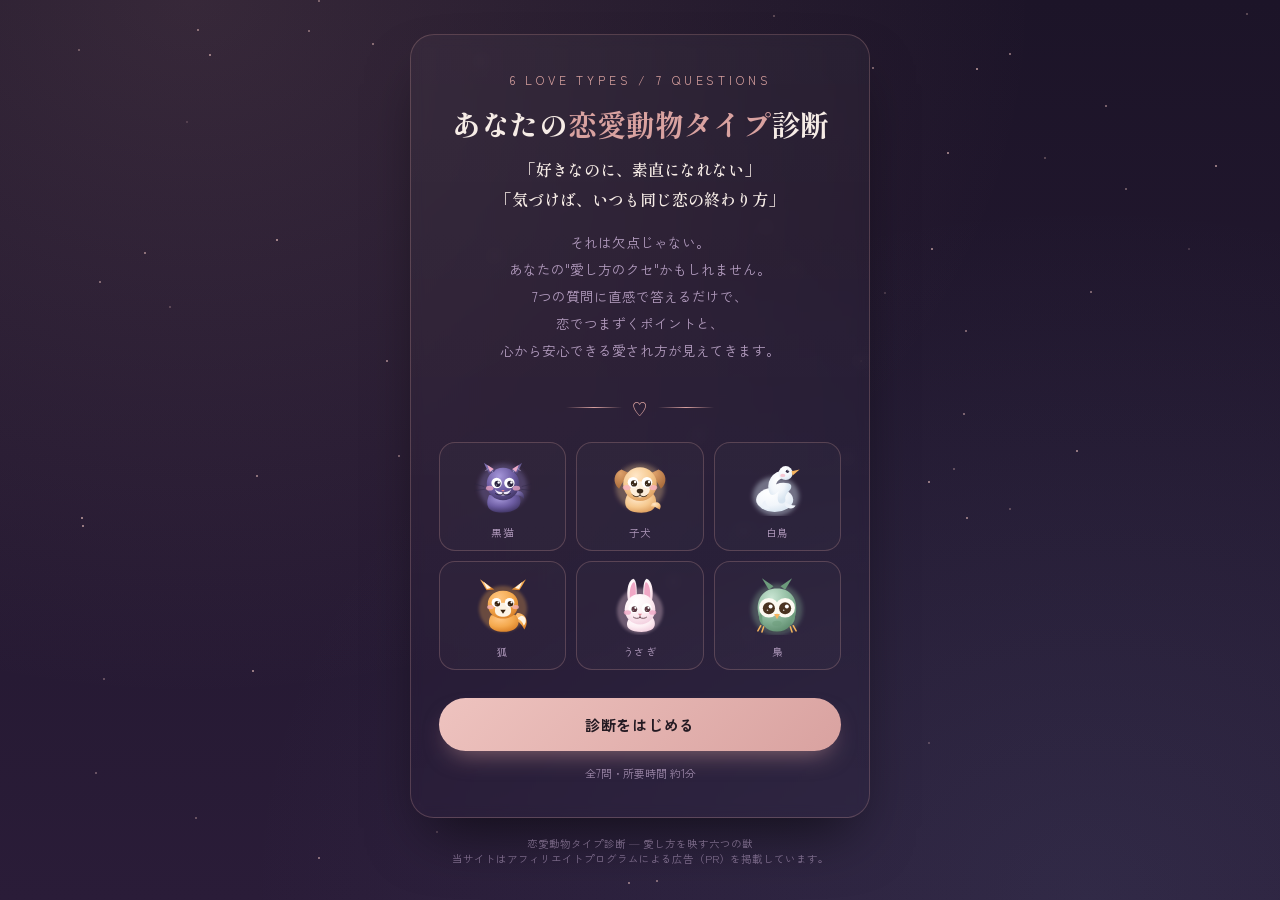
==== index.html @ 71e530cf "Add Coconala phone-fortune A8 affiliate link to recommendations Co-Authored-By: Claude Opus 5.5 <nor" ====
<!DOCTYPE html>
<html lang="ja">
<head>
<meta charset="UTF-8">
<meta name="viewport" content="width=device-width, initial-scale=1.0">
<title>恋愛動物タイプ診断 | あなたの愛し方が見えてくる</title>

<!-- ▼ ここのURLを、実際に公開したページのURLに書き換えてください -->
<meta property="og:type" content="website">
<meta property="og:title" content="あなたの恋愛動物タイプ診断">
<meta property="og:description" content="7つの質問に直感で答えるだけで、あなたの愛し方・安心できる恋がわかります。">
<meta property="og:url" content="https://chi330-lab.github.io/love-animal-shindan/">
<meta property="og:image" content="https://chi330-lab.github.io/love-animal-shindan/og-image.png">
<meta name="twitter:card" content="summary_large_image">
<meta name="twitter:title" content="あなたの恋愛動物タイプ診断">
<meta name="twitter:description" content="7つの質問に直感で答えるだけで、あなたの愛し方・安心できる恋がわかります。">
<meta name="twitter:image" content="https://chi330-lab.github.io/love-animal-shindan/og-image.png">
<link rel="preconnect" href="https://fonts.googleapis.com">
<link href="https://fonts.googleapis.com/css2?family=Shippori+Mincho:wght@400;600;800&family=Zen+Kaku+Gothic+New:wght@400;500;700&display=swap" rel="stylesheet">
<style>
  :root{
    --bg-deep:#1c1428;
    --bg-mid:#2a1c38;
    --gold:#d9a2a0;
    --gold-soft:#eec3bf;
    --cream:#f6ece6;
    --muted:#b39cbf;
    --line:rgba(217,162,160,0.25);
    --cat:#8b7bc9;
    --dog:#e28a5f;
    --swan:#8fc3e8;
    --fox:#f0a94e;
    --rabbit:#f0a8c6;
    --owl:#7fae94;
  }
  *{box-sizing:border-box; margin:0; padding:0;}
  html,body{height:100%;}
  body{
    font-family:'Zen Kaku Gothic New', sans-serif;
    background:
      radial-gradient(ellipse at 15% 0%, rgba(217,162,160,0.14), transparent 55%),
      radial-gradient(ellipse at 85% 100%, rgba(111,163,201,0.10), transparent 55%),
      linear-gradient(180deg, var(--bg-deep), var(--bg-mid));
    color:var(--cream);
    min-height:100vh;
    display:flex;
    align-items:center;
    justify-content:center;
    padding:32px 16px;
    position:relative;
    overflow-x:hidden;
  }
  .stars{position:fixed; inset:0; pointer-events:none; z-index:0;}
  .stars span{
    position:absolute; width:2px; height:2px; border-radius:50%;
    background:var(--gold-soft); opacity:.55;
    animation:twinkle 4s ease-in-out infinite;
  }
  @keyframes twinkle{
    0%,100%{opacity:.15; transform:scale(1);}
    50%{opacity:.9; transform:scale(1.5);}
  }
  @media (prefers-reduced-motion: reduce){ .stars span{animation:none;} }

  .app{position:relative; z-index:1; width:100%; max-width:460px;}

  .card{
    background:linear-gradient(180deg, rgba(255,255,255,0.03), rgba(255,255,255,0));
    border:1px solid var(--line);
    border-radius:24px;
    padding:36px 28px;
    box-shadow:0 30px 60px -20px rgba(0,0,0,0.6);
    backdrop-filter:blur(6px);
    min-height:420px;
    display:flex;
    flex-direction:column;
  }

  .eyebrow{font-size:12px; letter-spacing:0.32em; color:var(--gold); text-align:center; text-transform:uppercase;}
  h1.title{
    font-family:'Shippori Mincho', serif; font-weight:800; font-size:29px;
    line-height:1.5; text-align:center; margin:14px 0 8px; color:var(--cream);
  }
  h1.title em{font-style:normal; color:var(--gold);}
  .pain-lines{margin-bottom:14px;}
  .pain-lines p{
    font-family:'Shippori Mincho', serif; font-weight:600;
    font-size:16px; line-height:1.9; text-align:center; color:var(--cream);
    word-break:keep-all; overflow-wrap:break-word;
  }
  .lede{
    text-align:center; font-size:13.5px; line-height:2; color:var(--muted);
    margin:0 auto 26px; max-width:340px;
    word-break:keep-all; overflow-wrap:break-word;
  }
  .constellation-divider{
    display:flex; align-items:center; justify-content:center; gap:10px;
    margin:6px 0 22px; color:var(--gold);
  }
  .constellation-divider .ln{height:1px; width:56px; background:linear-gradient(90deg, transparent, var(--gold), transparent);}
  .grid-preview{display:grid; grid-template-columns:repeat(3, 1fr); gap:10px; margin-bottom:28px;}
  .mini{
    display:flex; flex-direction:column; align-items:center; gap:6px;
    padding:12px 4px 10px; border:1px solid var(--line); border-radius:16px;
    background:rgba(255,255,255,0.02);
  }
  .mini .mini-badge{
    width:64px; height:64px; border-radius:50%;
    display:flex; align-items:center; justify-content:center;
  }
  .mini svg{width:58px; height:58px;}
  .mini span{font-size:10.5px; color:var(--muted); letter-spacing:.02em;}

  button.primary, a.primary{
    appearance:none; border:none; cursor:pointer; width:100%; padding:16px;
    border-radius:999px; font-family:'Zen Kaku Gothic New', sans-serif;
    font-weight:700; font-size:15px; letter-spacing:.05em; color:#241a22;
    background:linear-gradient(135deg, var(--gold-soft), var(--gold));
    box-shadow:0 12px 24px -10px rgba(217,162,160,0.55);
    transition:transform .15s ease, box-shadow .15s ease;
  }
  button.primary:hover, a.primary:hover{transform:translateY(-2px); box-shadow:0 16px 28px -10px rgba(217,162,160,0.7);}
  button.primary:active{transform:translateY(0);}
  button.primary:focus-visible, a.primary:focus-visible, button.opt:focus-visible, button.ghost:focus-visible{
    outline:2px solid var(--gold-soft); outline-offset:3px;
  }
  .fine{margin-top:14px; text-align:center; font-size:11px; color:var(--muted); opacity:.8;}

  .progress{display:flex; justify-content:center; gap:8px; margin-bottom:22px;}
  .dot{width:7px; height:7px; border-radius:50%; background:rgba(217,162,160,0.25); transition:background .3s ease, transform .3s ease;}
  .dot.done{background:var(--gold); transform:scale(1.15);}
  .dot.active{background:var(--gold-soft); box-shadow:0 0 0 4px rgba(217,162,160,0.15);}

  .q-index{text-align:center; font-size:11.5px; letter-spacing:.28em; color:var(--gold); text-transform:uppercase; margin-bottom:10px;}
  .q-text{
    font-family:'Shippori Mincho', serif; font-size:20px; line-height:1.7;
    text-align:center; margin-bottom:24px; min-height:80px;
    display:flex; align-items:center; justify-content:center;
  }
  .options{display:flex; flex-direction:column; gap:10px;}
  button.opt{
    appearance:none; cursor:pointer; text-align:left;
    border:1px solid var(--line); background:rgba(255,255,255,0.02); color:var(--cream);
    border-radius:14px; padding:14px 16px; font-family:'Zen Kaku Gothic New', sans-serif;
    font-size:13.5px; line-height:1.6;
    transition:background .15s ease, border-color .15s ease, transform .1s ease;
  }
  button.opt:hover{background:rgba(217,162,160,0.08); border-color:var(--gold); transform:translateX(2px);}

  .back-link{margin-top:18px; text-align:center;}
  button.ghost{
    appearance:none; border:none; background:none; cursor:pointer;
    color:var(--muted); font-size:12px; letter-spacing:.05em;
    text-decoration:underline; text-underline-offset:3px;
  }
  button.ghost:hover{color:var(--gold-soft);}

  .result-badge{
    width:172px; height:172px; margin:4px auto 18px; border-radius:50%;
    display:flex; align-items:center; justify-content:center; position:relative;
  }
  .result-badge::before{content:''; position:absolute; inset:-10px; border-radius:50%; border:1px solid var(--line);}
  .result-badge svg{width:150px; height:150px;}
  .result-label{text-align:center; font-size:11.5px; letter-spacing:.3em; color:var(--muted); text-transform:uppercase; margin-bottom:6px;}
  h2.result-name{font-family:'Shippori Mincho', serif; font-weight:800; font-size:28px; text-align:center; margin-bottom:6px;}
  .result-catch{text-align:center; font-size:13.5px; color:var(--gold-soft); margin:0 auto 18px; max-width:320px; line-height:1.8; word-break:keep-all; overflow-wrap:break-word;}
  .result-desc{font-size:14px; line-height:2; color:var(--cream); text-align:center; margin:0 auto 14px; max-width:340px; word-break:keep-all; overflow-wrap:break-word;}
  .result-affirm{font-size:12.5px; color:var(--gold-soft); text-align:center; margin:0 auto 22px; max-width:320px; font-style:normal; letter-spacing:.02em; word-break:keep-all; overflow-wrap:break-word;}
  .keywords{display:flex; justify-content:center; gap:8px; flex-wrap:wrap; margin-bottom:26px;}
  .kw{font-size:11.5px; padding:6px 14px; border-radius:999px; border:1px solid var(--line); color:var(--muted);}
  .result-actions{display:flex; flex-direction:column; gap:10px;}
  .copy-msg{text-align:center; font-size:11.5px; color:var(--gold-soft); height:16px; margin-top:6px;}

  footer.credit{text-align:center; margin-top:18px; font-size:10.5px; color:var(--muted); opacity:.6;}
  footer.credit a{color:inherit;}

  /* ---- おすすめ（アフィリエイト） ---- */
  .recs{margin:4px 0 24px; padding-top:20px; border-top:1px solid var(--line);}
  .recs-head{text-align:center; font-size:11.5px; letter-spacing:.24em; color:var(--gold); margin-bottom:6px;}
  .recs-lede{text-align:center; font-size:12.5px; line-height:1.8; color:var(--muted); margin:0 auto 14px; max-width:320px; word-break:keep-all; overflow-wrap:break-word;}
  .rec{
    display:block; text-decoration:none; color:var(--cream);
    border:1px solid var(--line); border-radius:16px; padding:14px 16px; margin-bottom:10px;
    background:rgba(255,255,255,0.03);
    transition:background .15s ease, border-color .15s ease, transform .1s ease;
  }
  .rec:hover{background:rgba(217,162,160,0.08); border-color:var(--gold); transform:translateY(-1px);}
  .rec:focus-visible{outline:2px solid var(--gold-soft); outline-offset:3px;}
  .rec-top{display:flex; align-items:center; gap:8px; margin-bottom:4px;}
  .rec-pr{font-size:9.5px; letter-spacing:.08em; padding:2px 6px; border-radius:4px; border:1px solid var(--muted); color:var(--muted);}
  .rec-title{font-weight:700; font-size:14px;}
  .rec-text{font-size:12.5px; line-height:1.7; color:var(--muted);}
  .rec-cta{display:block; margin-top:8px; font-size:12px; color:var(--gold-soft);}
  .recs-note{text-align:center; font-size:10.5px; color:var(--muted); opacity:.75; line-height:1.7;}
</style>
</head>
<body>

<div class="stars" id="stars"></div>

<div class="app">
  <div class="card" id="card"></div>
  <footer class="credit">恋愛動物タイプ診断 &mdash; 愛し方を映す六つの獣<br>当サイトはアフィリエイトプログラムによる広告（PR）を掲載しています。</footer>
</div>

<script>
/* ---------------- cute chibi icons (100x100 viewBox, full color) ---------------- */
const ICONS = {
  cat: `<svg viewBox="0 0 100 100" xmlns="http://www.w3.org/2000/svg">
    <defs>
      <radialGradient id="catBody" cx="38%" cy="26%" r="80%">
        <stop offset="0%" stop-color="#a596d9"/><stop offset="55%" stop-color="#6d5da3"/><stop offset="100%" stop-color="#3d3260"/>
      </radialGradient>
      <radialGradient id="catEar" cx="35%" cy="20%" r="85%">
        <stop offset="0%" stop-color="#8f7fc4"/><stop offset="100%" stop-color="#4a3f70"/>
      </radialGradient>
      <filter id="catBlur" x="-60%" y="-60%" width="220%" height="220%"><feGaussianBlur stdDeviation="3.4"/></filter>
    </defs>
    <ellipse cx="50" cy="86" rx="20" ry="3.5" fill="#000" opacity="0.18"/>
    <ellipse cx="50" cy="50" rx="42" ry="40" fill="#8f7fc4" opacity="0.32" filter="url(#catBlur)"/>
    <path d="M26 64 C20 78 22 90 38 93 C50 95 64 94 73 88 C82 82 82 69 75 62Z" fill="url(#catBody)"/>
    <path d="M64 58 C80 53 88 60 86 70 C82 65 74 63 67 65Z" fill="url(#catEar)"/>
    <circle cx="50" cy="45" r="28" fill="url(#catBody)"/>
    <path d="M26 28 L17 8 L37 22Z" fill="url(#catEar)"/>
    <path d="M74 28 L83 8 L63 22Z" fill="url(#catEar)"/>
    <path d="M27.5 24 L23 12 L34 19Z" fill="#f0a8c6"/>
    <path d="M72.5 24 L77 12 L66 19Z" fill="#f0a8c6"/>
    <path d="M20 22 C24 16 30 18 32 24 M80 22 C76 16 70 18 68 24" stroke="#c8bce6" stroke-width="1.4" stroke-linecap="round" fill="none" opacity="0.7"/>
    <path d="M36 54 C41 61 59 61 64 54 C59 68 41 68 36 54Z" fill="#efe9f7"/>
    <circle cx="39" cy="43" r="9" fill="#fff"/>
    <circle cx="61" cy="43" r="9" fill="#fff"/>
    <circle cx="40.6" cy="44.6" r="5.3" fill="#2b2440"/>
    <circle cx="62.6" cy="44.6" r="5.3" fill="#2b2440"/>
    <circle cx="42.6" cy="42.2" r="2.1" fill="#fff"/>
    <circle cx="64.6" cy="42.2" r="2.1" fill="#fff"/>
    <circle cx="38.4" cy="46.6" r="0.9" fill="#fff" opacity="0.85"/>
    <circle cx="60.4" cy="46.6" r="0.9" fill="#fff" opacity="0.85"/>
    <ellipse cx="27" cy="52" rx="6.4" ry="4.2" fill="#f0a8c6" opacity="0.75"/>
    <ellipse cx="73" cy="52" rx="6.4" ry="4.2" fill="#f0a8c6" opacity="0.75"/>
    <path d="M47 55 L53 55 L50 58.5Z" fill="#e28a9a"/>
    <path d="M50 58.5 L50 62 M50 62 C45 64.5 40 64 37 61.5 M50 62 C55 64.5 60 64 63 61.5" stroke="#2b2440" stroke-width="1.5" stroke-linecap="round" fill="none"/>
    <path d="M17 49 L1 45 M18 54 L2 56 M83 49 L99 45 M82 54 L98 56" stroke="#2b2440" stroke-width="1.4" stroke-linecap="round" opacity="0.5"/>
  </svg>`,

  dog: `<svg viewBox="0 0 100 100" xmlns="http://www.w3.org/2000/svg">
    <defs>
      <radialGradient id="dogBody" cx="38%" cy="26%" r="80%">
        <stop offset="0%" stop-color="#ffe7c9"/><stop offset="55%" stop-color="#f6c98f"/><stop offset="100%" stop-color="#dc9c5c"/>
      </radialGradient>
      <radialGradient id="dogEar" cx="35%" cy="20%" r="85%">
        <stop offset="0%" stop-color="#dda06a"/><stop offset="100%" stop-color="#a86a3a"/>
      </radialGradient>
      <filter id="dogBlur" x="-60%" y="-60%" width="220%" height="220%"><feGaussianBlur stdDeviation="3.4"/></filter>
    </defs>
    <ellipse cx="50" cy="86" rx="20" ry="3.5" fill="#000" opacity="0.18"/>
    <ellipse cx="50" cy="50" rx="42" ry="40" fill="#f6c98f" opacity="0.32" filter="url(#dogBlur)"/>
    <path d="M28 64 C20 78 26 90 40 93 C50 95 60 95 69 91 C80 85 80 70 73 62Z" fill="url(#dogBody)"/>
    <path d="M18 20 C4 25 2 44 14 53 C19 42 26 33 35 28Z" fill="url(#dogEar)"/>
    <path d="M82 20 C96 25 98 44 86 53 C81 42 74 33 65 28Z" fill="url(#dogEar)"/>
    <circle cx="50" cy="45" r="29" fill="url(#dogBody)"/>
    <ellipse cx="50" cy="54" rx="17" ry="14" fill="#fff7ea" opacity="0.85"/>
    <circle cx="38" cy="42" r="9.2" fill="#fff"/>
    <circle cx="62" cy="42" r="9.2" fill="#fff"/>
    <circle cx="39.7" cy="43.8" r="5.4" fill="#3a2a1a"/>
    <circle cx="63.7" cy="43.8" r="5.4" fill="#3a2a1a"/>
    <circle cx="41.7" cy="41.4" r="2.1" fill="#fff"/>
    <circle cx="65.7" cy="41.4" r="2.1" fill="#fff"/>
    <circle cx="37.4" cy="45.6" r="0.9" fill="#fff" opacity="0.85"/>
    <circle cx="61.4" cy="45.6" r="0.9" fill="#fff" opacity="0.85"/>
    <ellipse cx="27" cy="51" rx="6.6" ry="4.4" fill="#f7b3c2" opacity="0.8"/>
    <ellipse cx="73" cy="51" rx="6.6" ry="4.4" fill="#f7b3c2" opacity="0.8"/>
    <ellipse cx="50" cy="57" rx="5.6" ry="4" fill="#3a2a1a"/>
    <path d="M50 61 L50 64.5 M50 64.5 C45 68 40 67 37 63.5 M50 64.5 C55 68 60 67 63 63.5" stroke="#3a2a1a" stroke-width="1.6" stroke-linecap="round" fill="none"/>
    <path d="M71 78 C82 73 89 80 84 89 C78 85 74 83 68 83Z" fill="url(#dogBody)"/>
  </svg>`,

  swan: `<svg viewBox="0 0 100 100" xmlns="http://www.w3.org/2000/svg">
    <defs>
      <radialGradient id="swanBody" cx="35%" cy="22%" r="85%">
        <stop offset="0%" stop-color="#ffffff"/><stop offset="60%" stop-color="#f2f6fb"/><stop offset="100%" stop-color="#d7e4f0"/>
      </radialGradient>
      <filter id="swanBlur" x="-60%" y="-60%" width="220%" height="220%"><feGaussianBlur stdDeviation="3.4"/></filter>
    </defs>
    <ellipse cx="52" cy="88" rx="22" ry="3.5" fill="#000" opacity="0.14"/>
    <ellipse cx="48" cy="66" rx="40" ry="34" fill="#dbe9f7" opacity="0.4" filter="url(#swanBlur)"/>
    <ellipse cx="46" cy="72" rx="32" ry="21" fill="url(#swanBody)"/>
    <path d="M64 28 C46 28 38 44 43 57 C50 50 59 48 68 50 C61 57 56 63 58 72" stroke="url(#swanBody)" stroke-width="13" fill="none" stroke-linecap="round" stroke-linejoin="round"/>
    <circle cx="65" cy="26" r="12" fill="url(#swanBody)"/>
    <path d="M75 23 L89 20 L77 30Z" fill="#f6b45e"/>
    <circle cx="68" cy="23" r="2.8" fill="#2b2440"/>
    <circle cx="69.2" cy="21.8" r="1" fill="#fff"/>
    <circle cx="66.6" cy="24.6" r="0.5" fill="#fff" opacity="0.8"/>
    <ellipse cx="60" cy="30" rx="4.4" ry="2.8" fill="#f7b3c2" opacity="0.7"/>
    <path d="M26 76 C21 83 28 90 38 87 C33 82 30 78 30 73Z" fill="#eef3fa"/>
    <path d="M64 82 C69 89 79 89 82 82 C74 82 69 79 64 76Z" fill="#eef3fa"/>
  </svg>`,

  fox: `<svg viewBox="0 -6 100 106" xmlns="http://www.w3.org/2000/svg">
    <defs>
      <radialGradient id="foxBody" cx="36%" cy="24%" r="82%">
        <stop offset="0%" stop-color="#ffc580"/><stop offset="55%" stop-color="#f4a94e"/><stop offset="100%" stop-color="#d97f26"/>
      </radialGradient>
      <filter id="foxBlur" x="-60%" y="-60%" width="220%" height="220%"><feGaussianBlur stdDeviation="3.4"/></filter>
    </defs>
    <ellipse cx="50" cy="88" rx="20" ry="3.5" fill="#000" opacity="0.16"/>
    <ellipse cx="50" cy="52" rx="44" ry="42" fill="#f4a94e" opacity="0.3" filter="url(#foxBlur)"/>
    <path d="M76 60 C93 60 98 78 89 90 C84 79 78 74 68 71Z" fill="url(#foxBody)"/>
    <path d="M83 65 C92 65 95 76 88 83 C86 76 81 72 76 70Z" fill="#fdf3e4"/>
    <path d="M28 64 C20 78 25 90 40 93 C50 95 61 95 70 90 C81 84 81 70 72 63Z" fill="url(#foxBody)"/>
    <path d="M20 18 L8 -2 L34 17Z" fill="url(#foxBody)"/>
    <path d="M80 18 L92 -2 L66 17Z" fill="url(#foxBody)"/>
    <path d="M20.5 16 L15 3 L28 14Z" fill="#fdf3e4"/>
    <path d="M79.5 16 L85 3 L72 14Z" fill="#fdf3e4"/>
    <path d="M50 19 C70 19 81 34 77 50 C74 63 63 70 50 70 C37 70 26 63 23 50 C19 34 30 19 50 19Z" fill="url(#foxBody)"/>
    <path d="M50 41 C61 41 67 50 64 60 C61 69 39 69 36 60 C33 50 39 41 50 41Z" fill="#fdf3e4"/>
    <circle cx="38" cy="41" r="8.8" fill="#fff"/>
    <circle cx="62" cy="41" r="8.8" fill="#fff"/>
    <circle cx="39.7" cy="42.8" r="5.1" fill="#3a2410"/>
    <circle cx="63.7" cy="42.8" r="5.1" fill="#3a2410"/>
    <circle cx="41.7" cy="40.3" r="2" fill="#fff"/>
    <circle cx="65.7" cy="40.3" r="2" fill="#fff"/>
    <circle cx="37.2" cy="44.8" r="0.85" fill="#fff" opacity="0.85"/>
    <circle cx="61.2" cy="44.8" r="0.85" fill="#fff" opacity="0.85"/>
    <ellipse cx="27" cy="49" rx="6.2" ry="4" fill="#f7b3c2" opacity="0.7"/>
    <ellipse cx="73" cy="49" rx="6.2" ry="4" fill="#f7b3c2" opacity="0.7"/>
    <path d="M45 54 L55 54 L50 61Z" fill="#3a2410"/>
  </svg>`,

  rabbit: `<svg viewBox="0 -6 100 106" xmlns="http://www.w3.org/2000/svg">
    <defs>
      <radialGradient id="rabbitBody" cx="38%" cy="24%" r="82%">
        <stop offset="0%" stop-color="#ffffff"/><stop offset="55%" stop-color="#fdeef3"/><stop offset="100%" stop-color="#f2cede"/>
      </radialGradient>
      <filter id="rabbitBlur" x="-60%" y="-60%" width="220%" height="220%"><feGaussianBlur stdDeviation="3.4"/></filter>
    </defs>
    <ellipse cx="50" cy="90" rx="19" ry="3.5" fill="#000" opacity="0.14"/>
    <ellipse cx="50" cy="56" rx="42" ry="42" fill="#f7d3e2" opacity="0.32" filter="url(#rabbitBlur)"/>
    <path d="M30 70 C22 81 27 91 40 93 C50 95 61 95 70 91 C81 85 78 71 71 66Z" fill="url(#rabbitBody)"/>
    <path d="M30 44 C23 22 28 0 38 -3 C45 0 45 24 43 45Z" fill="url(#rabbitBody)"/>
    <path d="M70 44 C77 22 72 0 62 -3 C55 0 55 24 57 45Z" fill="url(#rabbitBody)"/>
    <path d="M33 41 C29 25 32 6 39 3 C43 6 43 26 41 43Z" fill="#f0a8c6"/>
    <path d="M67 41 C71 25 68 6 61 3 C57 6 57 26 59 43Z" fill="#f0a8c6"/>
    <circle cx="50" cy="53" r="28" fill="url(#rabbitBody)"/>
    <circle cx="38" cy="51" r="9" fill="#fff"/>
    <circle cx="62" cy="51" r="9" fill="#fff"/>
    <circle cx="39.7" cy="52.8" r="5.2" fill="#5c3a44"/>
    <circle cx="63.7" cy="52.8" r="5.2" fill="#5c3a44"/>
    <circle cx="41.7" cy="50.3" r="2.1" fill="#fff"/>
    <circle cx="65.7" cy="50.3" r="2.1" fill="#fff"/>
    <circle cx="37.4" cy="54.6" r="0.9" fill="#fff" opacity="0.85"/>
    <circle cx="61.4" cy="54.6" r="0.9" fill="#fff" opacity="0.85"/>
    <ellipse cx="27" cy="59" rx="6.6" ry="4.2" fill="#f0a8c6" opacity="0.8"/>
    <ellipse cx="73" cy="59" rx="6.6" ry="4.2" fill="#f0a8c6" opacity="0.8"/>
    <path d="M46 61 L54 61 L50 65Z" fill="#e28a9a"/>
    <path d="M50 65 L50 68 M50 68 C46 70.5 41 70 38 67.5 M50 68 C54 70.5 59 70 62 67.5" stroke="#5c3a44" stroke-width="1.5" stroke-linecap="round" fill="none"/>
  </svg>`,

  owl: `<svg viewBox="0 0 100 100" xmlns="http://www.w3.org/2000/svg">
    <defs>
      <radialGradient id="owlBody" cx="36%" cy="22%" r="85%">
        <stop offset="0%" stop-color="#c9e5d3"/><stop offset="55%" stop-color="#8fbb9f"/><stop offset="100%" stop-color="#5c8a6c"/>
      </radialGradient>
      <filter id="owlBlur" x="-60%" y="-60%" width="220%" height="220%"><feGaussianBlur stdDeviation="3.4"/></filter>
    </defs>
    <ellipse cx="50" cy="92" rx="20" ry="3.5" fill="#000" opacity="0.16"/>
    <ellipse cx="50" cy="56" rx="44" ry="44" fill="#8fbb9f" opacity="0.32" filter="url(#owlBlur)"/>
    <path d="M36 22 L24 2 L44 16Z" fill="#6d9c7c"/>
    <path d="M64 22 L76 2 L56 16Z" fill="#6d9c7c"/>
    <path d="M50 20 C74 20 85 38 83 58 C81 80 68 94 50 94 C32 94 19 80 17 58 C15 38 26 20 50 20Z" fill="url(#owlBody)"/>
    <path d="M22 60 C17 69 19 78 26 83 C24 74 24 67 26 60Z" fill="#6d9c7c"/>
    <path d="M78 60 C83 69 81 78 74 83 C76 74 76 67 74 60Z" fill="#6d9c7c"/>
    <circle cx="36" cy="53" r="17" fill="#fdfaf2"/>
    <circle cx="64" cy="53" r="17" fill="#fdfaf2"/>
    <circle cx="36" cy="54" r="10.4" fill="#4a3320"/>
    <circle cx="64" cy="54" r="10.4" fill="#4a3320"/>
    <circle cx="39" cy="51" r="3.4" fill="#fff"/>
    <circle cx="67" cy="51" r="3.4" fill="#fff"/>
    <circle cx="33.6" cy="57.4" r="1.3" fill="#fff" opacity="0.8"/>
    <circle cx="61.6" cy="57.4" r="1.3" fill="#fff" opacity="0.8"/>
    <path d="M45 64 L55 64 L50 73Z" fill="#f6b45e"/>
    <ellipse cx="50" cy="80" rx="8" ry="4.4" fill="#6d9c7c" opacity="0.55"/>
    <path d="M22 84 L17 93 M27 86 L24 95 M73 86 L76 95 M78 84 L83 93" stroke="#f6b45e" stroke-width="2.6" stroke-linecap="round"/>
  </svg>`
};

const ANIMALS = {
  cat:{
    name:"黒猫", color:"var(--cat)",
    catch:"追われると冷める、追うと燃える。愛したいのに、逃げたくなる",
    desc:"好きな人ほど、なぜか素っ気なくしてしまう。近づかれると、心のどこかで“逃げなきゃ”と感じてしまう。それは冷めているからじゃない。傷つく前に自分を守る術を、誰よりも知っているだけ。ペースを尊重してくれる人の前でだけ、あなたは誰よりも深く愛せる。",
    keywords:["自由な恋","マイペース","駆け引き上手"]
  },
  dog:{
    name:"子犬", color:"var(--dog)",
    catch:"好きになったら止まらない。一途すぎて、不安にもなる",
    desc:"好きな人には、まっすぐ気持ちを伝えられる。でもその分、既読がつかないだけで不安になったり、嫌われたかもと考えすぎてしまう夜もある。それは愛情が浅いからじゃなく、深いから。安心をくれる人と出会えたとき、そのまっすぐさは何よりの魅力になる。",
    keywords:["一途","素直","尽くし上手"]
  },
  swan:{
    name:"白鳥", color:"var(--swan)",
    catch:"静かな安心感で、愛をゆっくり育てる",
    desc:"感情の波に振り回されることは少なく、穏やかに関係を築いていける。刺激的な恋より、信頼できる恋を選びたいタイプ。派手さはなくても、あなたがそばにいるだけで、相手はどこかほっとしている。それは、簡単には真似できない愛の力。",
    keywords:["安定感","包容力","信頼"]
  },
  fox:{
    name:"狐", color:"var(--fox)",
    catch:"本音を隠すのは、傷つきたくないから",
    desc:"余裕がある人に見られがちだけど、本当は誰よりも慎重に相手を見極めている。簡単に心を明け渡さないのは、何かを守れなかった経験があるからかもしれない。信頼できると確信した相手にだけ、あなたは静かに、でも深く心を開く。",
    keywords:["魅力的","ミステリアス","主導権"]
  },
  rabbit:{
    name:"うさぎ", color:"var(--rabbit)",
    catch:"つながりが切れることが、一番怖い",
    desc:"好きな人とは、できるだけ近くにいたい。連絡が減ると、自分が何か悪いことをしたのかと不安になる。それは愛情が浅いからじゃない、むしろ誰よりも深く人を想えるから。安心をくれる関係の中で、その愛情深さはまっすぐな魅力に変わる。",
    keywords:["愛情深い","甘え上手","絆重視"]
  },
  owl:{
    name:"梟", color:"var(--owl)",
    catch:"簡単には心を開かない、開いたら一途",
    desc:"誰にでも心を開けるタイプじゃない。傷つくのが怖くて、最初は距離を取ってしまう。でも、一度“この人は大丈夫”と思えた相手には、誰よりも静かに、深く愛情を注ぐ。時間がかかる分、あなたの愛は簡単には壊れない。",
    keywords:["慎重","観察眼","深い愛情"]
  }
};

const QUESTIONS = [
  { q:"好きな人ができたとき、あなたは？", opts:[
    {t:"好きなほど、素っ気なくしてしまう", a:"cat"},
    {t:"気持ちをすぐに伝えたくなる", a:"dog"},
    {t:"焦らず、自然な流れに任せる", a:"swan"},
    {t:"本音は隠して、駆け引きを楽しむ", a:"fox"},
    {t:"もっと構ってほしくてそわそわする", a:"rabbit"},
    {t:"本気かどうか、じっくり見極める", a:"owl"}
  ]},
  { q:"連絡がすぐ返ってこないとき、あなたは？", opts:[
    {t:"別に気にしない、自分も自由に過ごす", a:"cat"},
    {t:"既読・未読が気になって仕方ない", a:"dog"},
    {t:"そのうち返ってくるだろうと安心して待てる", a:"swan"},
    {t:"あえてこちらからも返信を遅らせる", a:"fox"},
    {t:"不安になって、何度も確認したくなる", a:"rabbit"},
    {t:"理由を静かに考えて、様子を見る", a:"owl"}
  ]},
  { q:"恋人とは、どれくらいの距離感がいい？", opts:[
    {t:"べったりより、それぞれの時間が欲しい", a:"cat"},
    {t:"できるだけ、一緒にいたい", a:"dog"},
    {t:"近すぎず遠すぎない、ちょうどいい距離", a:"swan"},
    {t:"近づかせすぎず、少し引かせておきたい", a:"fox"},
    {t:"常につながっている安心感が欲しい", a:"rabbit"},
    {t:"信頼できるまでは、少し距離を保ちたい", a:"owl"}
  ]},
  { q:"恋人と喧嘩をしたときの反応は？", opts:[
    {t:"一人になって、頭を冷やしたい", a:"cat"},
    {t:"早く仲直りしたくて、自分から歩み寄る", a:"dog"},
    {t:"感情的にならず、冷静に話し合いたい", a:"swan"},
    {t:"あえて引いて、相手の出方を見る", a:"fox"},
    {t:"嫌われたかもと、不安でいっぱいになる", a:"rabbit"},
    {t:"本音を言わず、心の中で処理する", a:"owl"}
  ]},
  { q:"理想のデートは？", opts:[
    {t:"気ままに、その場のノリで決める", a:"cat"},
    {t:"相手が喜ぶことを、一生懸命考える", a:"dog"},
    {t:"特別じゃなくても、一緒にいるだけでいい", a:"swan"},
    {t:"駆け引きも楽しめる、少し刺激的な時間", a:"fox"},
    {t:"二人の世界にどっぷり浸れる時間", a:"rabbit"},
    {t:"静かな場所で、じっくり語り合う時間", a:"owl"}
  ]},
  { q:"好きな人に、一番求めるものは？", opts:[
    {t:"自由を尊重してくれること", a:"cat"},
    {t:"まっすぐな愛情表現", a:"dog"},
    {t:"一緒にいて、安心できること", a:"swan"},
    {t:"刺激と、追いかけたくなる魅力", a:"fox"},
    {t:"絶対に離れないという安心感", a:"rabbit"},
    {t:"深く自分を理解しようとしてくれること", a:"owl"}
  ]},
  { q:"恋愛における、あなたの本音に近いのは？", opts:[
    {t:"追われると冷める、追うと燃える", a:"cat"},
    {t:"好きになったら、とことん一途", a:"dog"},
    {t:"愛は、静かに深く育てるもの", a:"swan"},
    {t:"恋は駆け引き、主導権を握りたい", a:"fox"},
    {t:"愛されている実感が、何より大事", a:"rabbit"},
    {t:"心を開くまでは慎重、開いたら一途", a:"owl"}
  ]}
];

/* ---------------- おすすめ（アフィリエイト）設定 ----------------
   ASP（A8.net / もしもアフィリエイト / Amazonアソシエイト 等）で取得した
   広告リンクを url に、計測用の画像URL（0.gif）があれば pixel に貼り付けてください。
   url が空の項目は表示されません。
   ※ 表示文言は、提携先の広告規約・表現ルールに合わせて調整してください。 */
const OFFERS = {
  uranai: {
    title:"電話占い【ココナラ】",
    text:"ひとりで抱えている恋の悩みを、プロの占い師に話してみる。新規会員登録で3,000円分の無料クーポンプレゼント中。",
    cta:"占い師を見てみる",
    url:"https://px.a8.net/svt/ejp?a8mat=45G0HT+2W6WEY+2PEO+C3BAQ",
    pixel:"https://www18.a8.net/0.gif?a8mat=45G0HT+2W6WEY+2PEO+C3BAQ"
  },
  matching: {
    title:"価値観で探せるマッチングアプリ",
    text:"性格や価値観の診断から、相性のいい相手を探せる。（18歳以上・独身の方向け）",
    cta:"アプリをチェックする",
    url:""
  },
  counseling: {
    title:"オンラインの恋愛・心理カウンセリング",
    text:"不安になりやすいクセを、専門家と一緒にほどいていく。",
    cta:"カウンセラーを探す",
    url:""
  },
  book: {
    title:"愛着スタイルを知る本",
    text:"\"なぜいつも同じ恋をしてしまうのか\"を、心理学からやさしく解説。",
    cta:"本を見てみる",
    url:""
  }
};
/* タイプごとに表示するおすすめ（上から順に表示） */
const TYPE_OFFERS = {
  cat:["uranai","book"],
  dog:["uranai","counseling"],
  swan:["matching","book"],
  fox:["uranai","matching"],
  rabbit:["counseling","uranai"],
  owl:["matching","book"]
};
const RECS_LEDE = {
  cat:"距離をとりたくなる本当の理由を、誰かと一緒にのぞいてみませんか。",
  dog:"不安な夜を、ひとりで過ごさなくていいように。",
  swan:"あなたの穏やかさを分かってくれる人と、出会うために。",
  fox:"隠している本音を、たまには安心して話せる場所を。",
  rabbit:"\"つながりが切れる不安\"との付き合い方を見つけるために。",
  owl:"じっくり相手を知ってから始まる恋を、あなたのペースで。"
};

function renderRecs(key){
  const items = (TYPE_OFFERS[key]||[]).map(id=>OFFERS[id]).filter(o=>o && o.url);
  if(!items.length) return '';
  return `
    <div class="recs">
      <div class="recs-head">FOR YOU</div>
      <p class="recs-lede">${RECS_LEDE[key]||''}</p>
      ${items.map(o=>`
        <a class="rec" href="${o.url}" target="_blank" rel="sponsored noopener">
          <div class="rec-top"><span class="rec-pr">PR</span><span class="rec-title">${o.title}</span></div>
          <div class="rec-text">${o.text}</div>
          <span class="rec-cta">${o.cta} &rarr;</span>
        </a>
        ${o.pixel ? `<img src="${o.pixel}" width="1" height="1" alt="" style="position:absolute; width:1px; height:1px; border:0;">` : ''}
      `).join('')}
      <p class="recs-note">※ 上記は広告（アフィリエイトリンク）です。<br>リンク先で購入・登録されると当サイトに報酬が支払われる場合があります。</p>
    </div>
  `;
}

/* ---------------- state ---------------- */
let step = -1;
let scores = {cat:0, dog:0, swan:0, fox:0, rabbit:0, owl:0};
let resultKey = null;
const card = document.getElementById('card');

function shuffledOpts(opts){ return [...opts].sort(()=>Math.random()-0.5); }
let renderedOpts = [];

function renderStart(){
  card.innerHTML = `
    <div class="eyebrow">6 Love Types / 7 Questions</div>
    <h1 class="title">あなたの<em>恋愛動物タイプ</em>診断</h1>
    <div class="pain-lines">
      <p>「好きなのに、素直になれない」</p>
      <p>「気づけば、いつも同じ恋の終わり方」</p>
    </div>
    <p class="lede">それは欠点じゃない。<br>あなたの"愛し方のクセ"かもしれません。<br>7つの質問に直感で答えるだけで、恋でつまずくポイントと、心から安心できる愛され方が見えてきます。</p>
    <div class="constellation-divider"><span class="ln"></span>♡<span class="ln"></span></div>
    <div class="grid-preview">
      ${Object.keys(ANIMALS).map(k=>`
        <div class="mini">
          <div class="mini-badge" style="background:radial-gradient(circle, ${ANIMALS[k].color}33, transparent 70%)">
            ${ICONS[k]}
          </div>
          <span>${ANIMALS[k].name}</span>
        </div>
      `).join('')}
    </div>
    <button class="primary" id="startBtn">診断をはじめる</button>
    <p class="fine">全7問・所要時間 約1分</p>
  `;
  document.getElementById('startBtn').addEventListener('click', ()=>{
    step = 0;
    scores = {cat:0, dog:0, swan:0, fox:0, rabbit:0, owl:0};
    renderQuestion();
  });
}

function renderQuestion(){
  const q = QUESTIONS[step];
  renderedOpts = shuffledOpts(q.opts);

  const dots = QUESTIONS.map((_,i)=>{
    let cls = 'dot';
    if(i < step) cls += ' done';
    else if(i === step) cls += ' active';
    return `<span class="${cls}"></span>`;
  }).join('');

  card.innerHTML = `
    <div class="progress">${dots}</div>
    <div class="q-index">Question ${step+1} / ${QUESTIONS.length}</div>
    <div class="q-text">${q.q}</div>
    <div class="options">
      ${renderedOpts.map(o=>`<button class="opt" data-a="${o.a}">${o.t}</button>`).join('')}
    </div>
    ${step>0 ? '<div class="back-link"><button class="ghost" id="backBtn">ひとつ前の質問に戻る</button></div>' : ''}
  `;

  card.querySelectorAll('.opt').forEach(btn=>{
    btn.addEventListener('click', ()=>{
      const a = btn.getAttribute('data-a');
      scores[a] += 1;
      step += 1;
      if(step >= QUESTIONS.length){
        computeResult();
        renderResult();
      } else {
        renderQuestion();
      }
    });
  });

  const back = document.getElementById('backBtn');
  if(back){ back.addEventListener('click', ()=>{ step -= 1; renderQuestion(); }); }
}

function computeResult(){
  let best = null, bestScore = -1;
  Object.keys(scores).forEach(k=>{
    if(scores[k] > bestScore){ bestScore = scores[k]; best = k; }
  });
  resultKey = best;
}

const SITE_URL = "https://chi330-lab.github.io/love-animal-shindan/";

function shareText(){
  const a = ANIMALS[resultKey];
  return `【恋愛動物タイプ診断】\n私は「${a.name}」タイプでした🐾\n${a.catch}\n\nあなたの恋愛動物は？`;
}

function renderResult(){
  const a = ANIMALS[resultKey];
  card.innerHTML = `
    <div class="result-badge" style="background:radial-gradient(circle, ${a.color}3d, transparent 70%); box-shadow:0 0 44px -8px ${a.color}70;">
      ${ICONS[resultKey]}
    </div>
    <div class="result-label">Your Love Type</div>
    <h2 class="result-name">${a.name}</h2>
    <div class="result-catch">${a.catch}</div>
    <div class="result-desc">${a.desc}</div>
    <div class="result-affirm">知れば、もう自分を責めなくていい。それが、心地よい恋への第一歩になる。</div>
    <div class="keywords">
      ${a.keywords.map(k=>`<span class="kw">${k}</span>`).join('')}
    </div>
    ${renderRecs(resultKey)}
    <div class="result-actions">
      <a class="primary" id="xShareBtn" href="https://twitter.com/intent/tweet?text=${encodeURIComponent(shareText())}&url=${encodeURIComponent(SITE_URL)}" target="_blank" rel="noopener" style="display:block; text-align:center; text-decoration:none;">X でシェアする</a>
      <button class="primary" id="copyBtn" style="background:linear-gradient(135deg, ${a.color}, var(--gold));">シェア用テキストをコピー</button>
      <button class="ghost" id="retryBtn" style="margin-top:2px;">もう一度診断する</button>
    </div>
    <div class="copy-msg" id="copyMsg"></div>
  `;

  document.getElementById('copyBtn').addEventListener('click', async ()=>{
    const msg = document.getElementById('copyMsg');
    try{
      await navigator.clipboard.writeText(shareText());
      msg.textContent = 'コピーしました。X や Threads に貼り付けてね。';
    }catch(e){
      msg.textContent = 'コピーできませんでした。手動で選択してください。';
    }
  });

  document.getElementById('retryBtn').addEventListener('click', ()=>{ step = -1; renderStart(); });
}

function initStars(){
  const holder = document.getElementById('stars');
  for(let i=0;i<60;i++){
    const s = document.createElement('span');
    s.style.left = Math.random()*100 + 'vw';
    s.style.top = Math.random()*100 + 'vh';
    s.style.animationDelay = (Math.random()*4) + 's';
    s.style.opacity = (0.2 + Math.random()*0.6).toFixed(2);
    holder.appendChild(s);
  }
}

initStars();
renderStart();
</script>
</body>
</html>
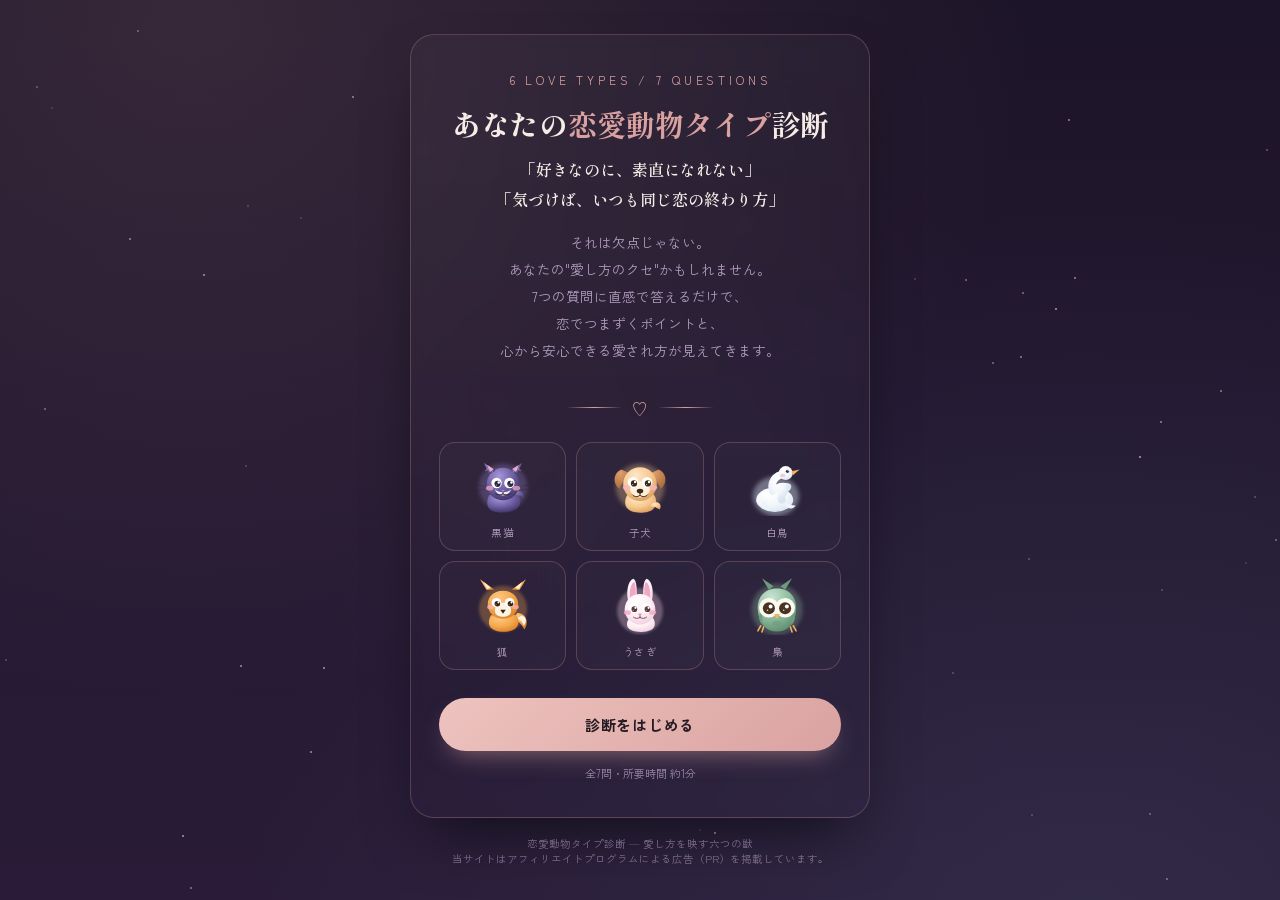
==== commit 634456b5: "Fix result card top being clipped when taller than the screen Co-Authored-By: Claude Opus 5.5 <norep" ====
--- a/index.html
+++ b/index.html
@@ -44,7 +44,6 @@
     color:var(--cream);
     min-height:100vh;
     display:flex;
-    align-items:center;
     justify-content:center;
     padding:32px 16px;
     position:relative;
@@ -62,7 +61,7 @@
   }
   @media (prefers-reduced-motion: reduce){ .stars span{animation:none;} }
 
-  .app{position:relative; z-index:1; width:100%; max-width:460px;}
+  .app{position:relative; z-index:1; width:100%; max-width:460px; margin:auto 0;}
 
   .card{
     background:linear-gradient(180deg, rgba(255,255,255,0.03), rgba(255,255,255,0));
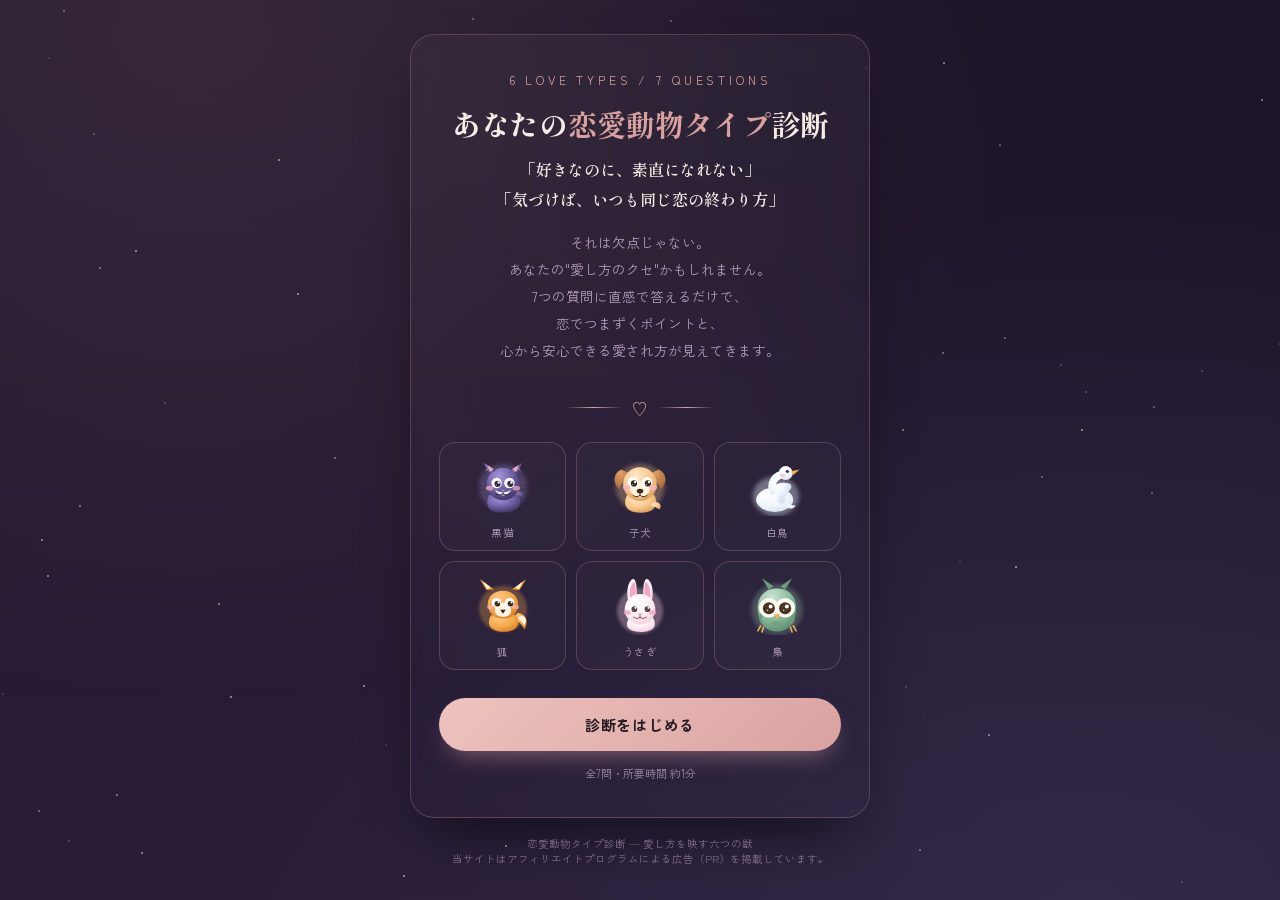
==== commit 5df27866: "Use A8 link generated for the love-animal-shindan site (site 003) Co-Authored-By: Claude Opus 5.5 <n" ====
--- a/index.html
+++ b/index.html
@@ -490,8 +490,8 @@
     title:"電話占い【ココナラ】",
     text:"ひとりで抱えている恋の悩みを、プロの占い師に話してみる。新規会員登録で3,000円分の無料クーポンプレゼント中。",
     cta:"占い師を見てみる",
-    url:"https://px.a8.net/svt/ejp?a8mat=45G0HT+2W6WEY+2PEO+C3BAQ",
-    pixel:"https://www18.a8.net/0.gif?a8mat=45G0HT+2W6WEY+2PEO+C3BAQ"
+    url:"https://px.a8.net/svt/ejp?a8mat=45G0HT+2W6X6Q+2PEO+C3BAQ",
+    pixel:"https://www10.a8.net/0.gif?a8mat=45G0HT+2W6X6Q+2PEO+C3BAQ"
   },
   matching: {
     title:"価値観で探せるマッチングアプリ",
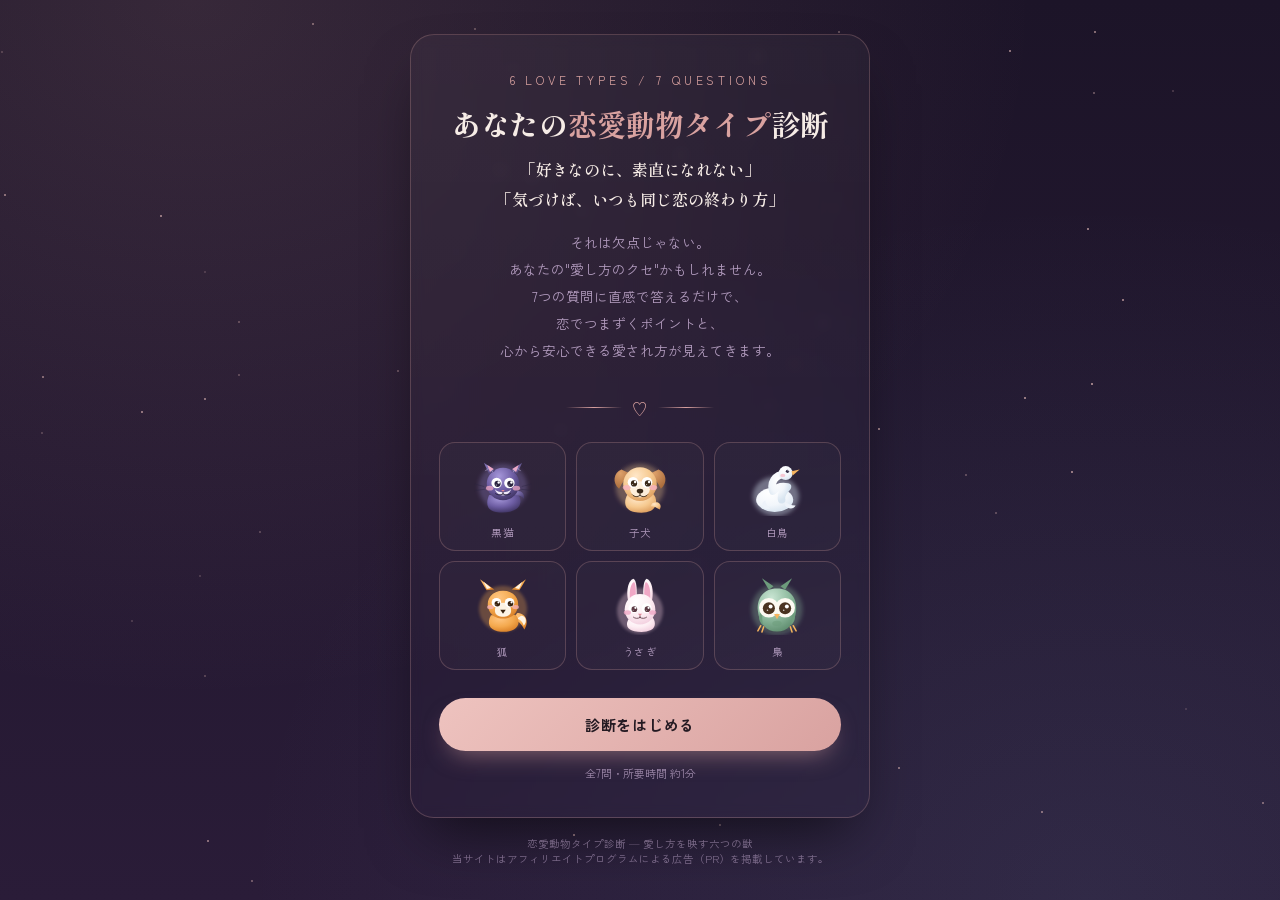
==== commit 0229eb73: "Show Coconala to swan/owl until other offers are approved; cap recs at 2 Co-Authored-By: Claude Opus" ====
--- a/index.html
+++ b/index.html
@@ -512,15 +512,17 @@
     url:""
   }
 };
-/* タイプごとに表示するおすすめ（上から順に表示） */
+/* タイプごとに表示するおすすめ（上から順に表示。url が空のものは飛ばす） */
 const TYPE_OFFERS = {
   cat:["uranai","book"],
   dog:["uranai","counseling"],
-  swan:["matching","book"],
+  swan:["matching","book","uranai"],
   fox:["uranai","matching"],
   rabbit:["counseling","uranai"],
-  owl:["matching","book"]
+  owl:["matching","book","uranai"]
 };
+/* 1つの結果画面に出すおすすめの最大数（url が入っているものを上から順に） */
+const MAX_RECS = 2;
 const RECS_LEDE = {
   cat:"距離をとりたくなる本当の理由を、誰かと一緒にのぞいてみませんか。",
   dog:"不安な夜を、ひとりで過ごさなくていいように。",
@@ -531,7 +533,7 @@
 };
 
 function renderRecs(key){
-  const items = (TYPE_OFFERS[key]||[]).map(id=>OFFERS[id]).filter(o=>o && o.url);
+  const items = (TYPE_OFFERS[key]||[]).map(id=>OFFERS[id]).filter(o=>o && o.url).slice(0, MAX_RECS);
   if(!items.length) return '';
   return `
     <div class="recs">
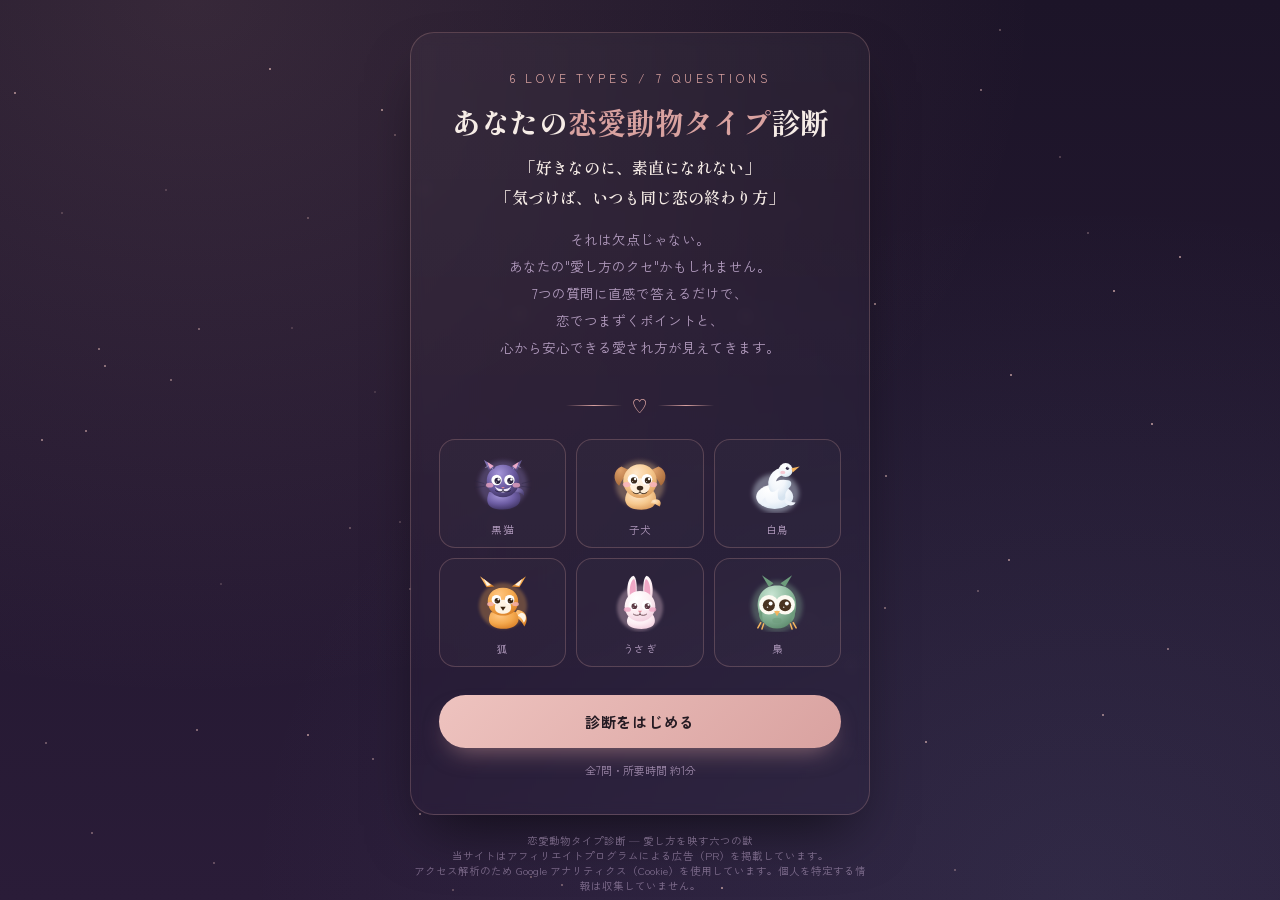
==== commit 740b9458: "Add Google Analytics with quiz, share and affiliate click events Co-Authored-By: Claude Opus 5.5 <no" ====
--- a/index.html
+++ b/index.html
@@ -15,6 +15,15 @@
 <meta name="twitter:title" content="あなたの恋愛動物タイプ診断">
 <meta name="twitter:description" content="7つの質問に直感で答えるだけで、あなたの愛し方・安心できる恋がわかります。">
 <meta name="twitter:image" content="https://chi330-lab.github.io/love-animal-shindan/og-image.png">
+<!-- Google tag (gtag.js) -->
+<script async src="https://www.googletagmanager.com/gtag/js?id=G-JJYOKPQSFB"></script>
+<script>
+  window.dataLayer = window.dataLayer || [];
+  function gtag(){dataLayer.push(arguments);}
+  gtag('js', new Date());
+
+  gtag('config', 'G-JJYOKPQSFB');
+</script>
 <link rel="preconnect" href="https://fonts.googleapis.com">
 <link href="https://fonts.googleapis.com/css2?family=Shippori+Mincho:wght@400;600;800&family=Zen+Kaku+Gothic+New:wght@400;500;700&display=swap" rel="stylesheet">
 <style>
@@ -199,7 +208,7 @@
 
 <div class="app">
   <div class="card" id="card"></div>
-  <footer class="credit">恋愛動物タイプ診断 &mdash; 愛し方を映す六つの獣<br>当サイトはアフィリエイトプログラムによる広告（PR）を掲載しています。</footer>
+  <footer class="credit">恋愛動物タイプ診断 &mdash; 愛し方を映す六つの獣<br>当サイトはアフィリエイトプログラムによる広告（PR）を掲載しています。<br>アクセス解析のため Google アナリティクス（Cookie）を使用しています。個人を特定する情報は収集していません。</footer>
 </div>
 
 <script>
@@ -533,14 +542,14 @@
 };
 
 function renderRecs(key){
-  const items = (TYPE_OFFERS[key]||[]).map(id=>OFFERS[id]).filter(o=>o && o.url).slice(0, MAX_RECS);
+  const items = (TYPE_OFFERS[key]||[]).filter(id=>OFFERS[id] && OFFERS[id].url).slice(0, MAX_RECS).map(id=>({id, ...OFFERS[id]}));
   if(!items.length) return '';
   return `
     <div class="recs">
       <div class="recs-head">FOR YOU</div>
       <p class="recs-lede">${RECS_LEDE[key]||''}</p>
       ${items.map(o=>`
-        <a class="rec" href="${o.url}" target="_blank" rel="sponsored noopener">
+        <a class="rec" href="${o.url}" target="_blank" rel="sponsored noopener" data-offer="${o.id}">
           <div class="rec-top"><span class="rec-pr">PR</span><span class="rec-title">${o.title}</span></div>
           <div class="rec-text">${o.text}</div>
           <span class="rec-cta">${o.cta} &rarr;</span>
@@ -550,6 +559,11 @@
       <p class="recs-note">※ 上記は広告（アフィリエイトリンク）です。<br>リンク先で購入・登録されると当サイトに報酬が支払われる場合があります。</p>
     </div>
   `;
+}
+
+/* ---------------- アクセス解析（Google アナリティクス） ---------------- */
+function track(name, params){
+  try{ if(typeof gtag === 'function') gtag('event', name, params || {}); }catch(e){}
 }
 
 /* ---------------- state ---------------- */
@@ -587,6 +601,7 @@
   document.getElementById('startBtn').addEventListener('click', ()=>{
     step = 0;
     scores = {cat:0, dog:0, swan:0, fox:0, rabbit:0, owl:0};
+    track('quiz_start');
     renderQuestion();
   });
 }
@@ -619,6 +634,7 @@
       step += 1;
       if(step >= QUESTIONS.length){
         computeResult();
+        track('quiz_complete', {love_type: resultKey});
         renderResult();
       } else {
         renderQuestion();
@@ -668,7 +684,13 @@
     <div class="copy-msg" id="copyMsg"></div>
   `;
 
+  card.querySelectorAll('.rec').forEach(el=>{
+    el.addEventListener('click', ()=>track('affiliate_click', {offer: el.getAttribute('data-offer'), love_type: resultKey}));
+  });
+  document.getElementById('xShareBtn').addEventListener('click', ()=>track('share', {method: 'x', love_type: resultKey}));
+
   document.getElementById('copyBtn').addEventListener('click', async ()=>{
+    track('share', {method: 'copy', love_type: resultKey});
     const msg = document.getElementById('copyMsg');
     try{
       await navigator.clipboard.writeText(shareText());
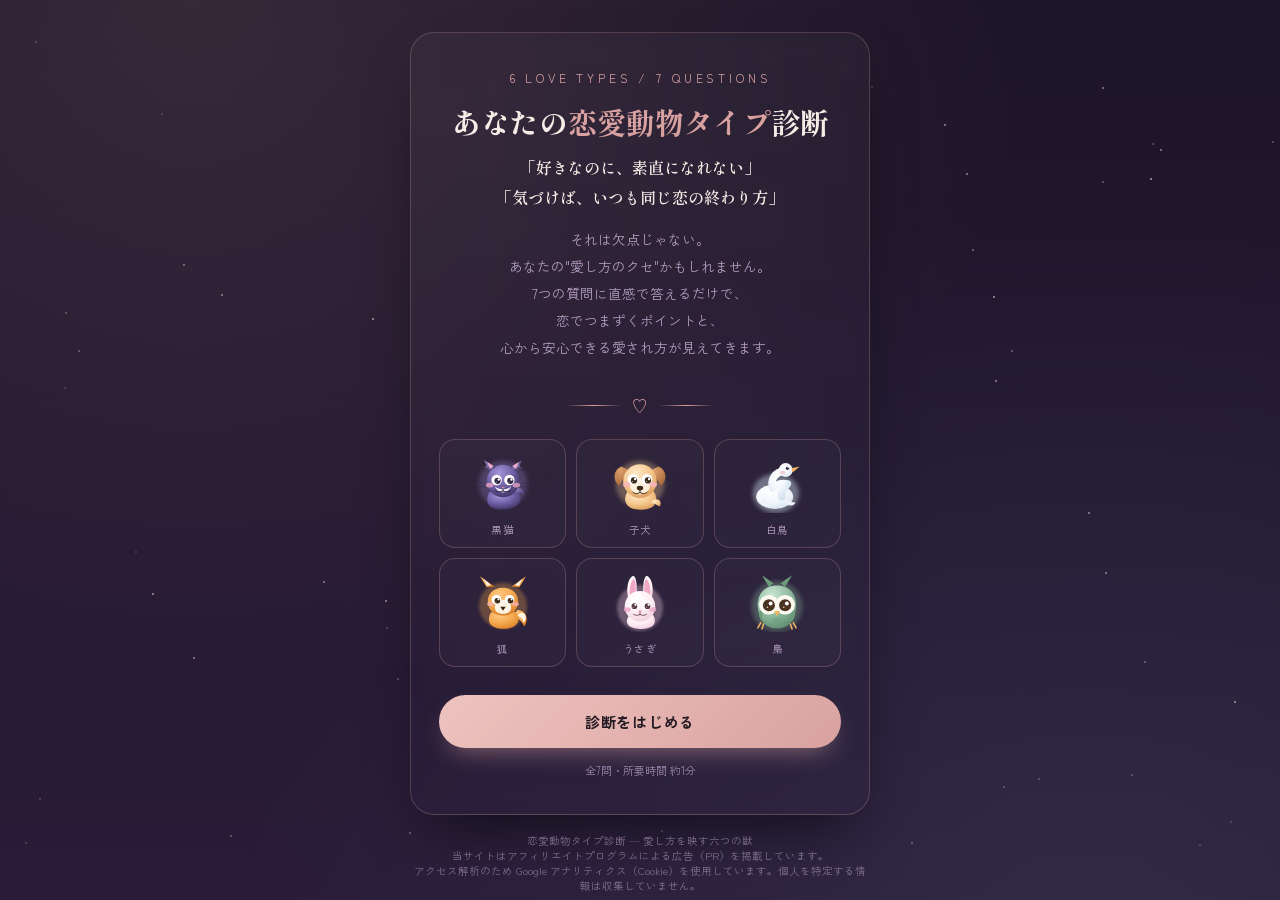
==== commit 511869b7: "Fix GA4 measurement ID (zero, not letter O) Co-Authored-By: Claude Opus 5.5 <noreply@anthropic.com> " ====
--- a/index.html
+++ b/index.html
@@ -16,13 +16,13 @@
 <meta name="twitter:description" content="7つの質問に直感で答えるだけで、あなたの愛し方・安心できる恋がわかります。">
 <meta name="twitter:image" content="https://chi330-lab.github.io/love-animal-shindan/og-image.png">
 <!-- Google tag (gtag.js) -->
-<script async src="https://www.googletagmanager.com/gtag/js?id=G-JJYOKPQSFB"></script>
+<script async src="https://www.googletagmanager.com/gtag/js?id=G-JJY0KPQSFB"></script>
 <script>
   window.dataLayer = window.dataLayer || [];
   function gtag(){dataLayer.push(arguments);}
   gtag('js', new Date());
 
-  gtag('config', 'G-JJYOKPQSFB');
+  gtag('config', 'G-JJY0KPQSFB');
 </script>
 <link rel="preconnect" href="https://fonts.googleapis.com">
 <link href="https://fonts.googleapis.com/css2?family=Shippori+Mincho:wght@400;600;800&family=Zen+Kaku+Gothic+New:wght@400;500;700&display=swap" rel="stylesheet">
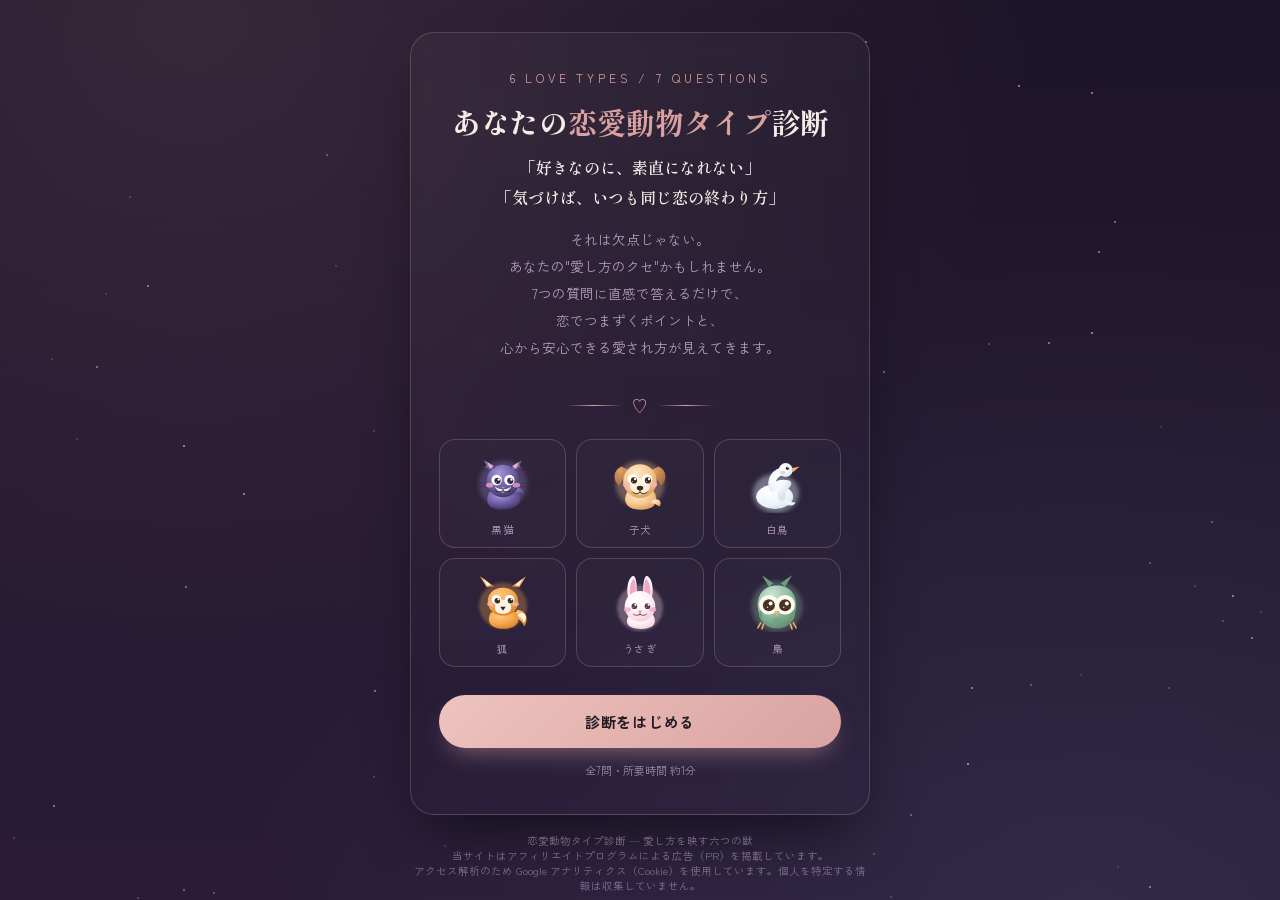
==== commit e80369dd: "Add love animal compatibility page and link it from the main result Co-Authored-By: Claude Opus 5.5 " ====
--- a/index.html
+++ b/index.html
@@ -26,181 +26,7 @@
 </script>
 <link rel="preconnect" href="https://fonts.googleapis.com">
 <link href="https://fonts.googleapis.com/css2?family=Shippori+Mincho:wght@400;600;800&family=Zen+Kaku+Gothic+New:wght@400;500;700&display=swap" rel="stylesheet">
-<style>
-  :root{
-    --bg-deep:#1c1428;
-    --bg-mid:#2a1c38;
-    --gold:#d9a2a0;
-    --gold-soft:#eec3bf;
-    --cream:#f6ece6;
-    --muted:#b39cbf;
-    --line:rgba(217,162,160,0.25);
-    --cat:#8b7bc9;
-    --dog:#e28a5f;
-    --swan:#8fc3e8;
-    --fox:#f0a94e;
-    --rabbit:#f0a8c6;
-    --owl:#7fae94;
-  }
-  *{box-sizing:border-box; margin:0; padding:0;}
-  html,body{height:100%;}
-  body{
-    font-family:'Zen Kaku Gothic New', sans-serif;
-    background:
-      radial-gradient(ellipse at 15% 0%, rgba(217,162,160,0.14), transparent 55%),
-      radial-gradient(ellipse at 85% 100%, rgba(111,163,201,0.10), transparent 55%),
-      linear-gradient(180deg, var(--bg-deep), var(--bg-mid));
-    color:var(--cream);
-    min-height:100vh;
-    display:flex;
-    justify-content:center;
-    padding:32px 16px;
-    position:relative;
-    overflow-x:hidden;
-  }
-  .stars{position:fixed; inset:0; pointer-events:none; z-index:0;}
-  .stars span{
-    position:absolute; width:2px; height:2px; border-radius:50%;
-    background:var(--gold-soft); opacity:.55;
-    animation:twinkle 4s ease-in-out infinite;
-  }
-  @keyframes twinkle{
-    0%,100%{opacity:.15; transform:scale(1);}
-    50%{opacity:.9; transform:scale(1.5);}
-  }
-  @media (prefers-reduced-motion: reduce){ .stars span{animation:none;} }
-
-  .app{position:relative; z-index:1; width:100%; max-width:460px; margin:auto 0;}
-
-  .card{
-    background:linear-gradient(180deg, rgba(255,255,255,0.03), rgba(255,255,255,0));
-    border:1px solid var(--line);
-    border-radius:24px;
-    padding:36px 28px;
-    box-shadow:0 30px 60px -20px rgba(0,0,0,0.6);
-    backdrop-filter:blur(6px);
-    min-height:420px;
-    display:flex;
-    flex-direction:column;
-  }
-
-  .eyebrow{font-size:12px; letter-spacing:0.32em; color:var(--gold); text-align:center; text-transform:uppercase;}
-  h1.title{
-    font-family:'Shippori Mincho', serif; font-weight:800; font-size:29px;
-    line-height:1.5; text-align:center; margin:14px 0 8px; color:var(--cream);
-  }
-  h1.title em{font-style:normal; color:var(--gold);}
-  .pain-lines{margin-bottom:14px;}
-  .pain-lines p{
-    font-family:'Shippori Mincho', serif; font-weight:600;
-    font-size:16px; line-height:1.9; text-align:center; color:var(--cream);
-    word-break:keep-all; overflow-wrap:break-word;
-  }
-  .lede{
-    text-align:center; font-size:13.5px; line-height:2; color:var(--muted);
-    margin:0 auto 26px; max-width:340px;
-    word-break:keep-all; overflow-wrap:break-word;
-  }
-  .constellation-divider{
-    display:flex; align-items:center; justify-content:center; gap:10px;
-    margin:6px 0 22px; color:var(--gold);
-  }
-  .constellation-divider .ln{height:1px; width:56px; background:linear-gradient(90deg, transparent, var(--gold), transparent);}
-  .grid-preview{display:grid; grid-template-columns:repeat(3, 1fr); gap:10px; margin-bottom:28px;}
-  .mini{
-    display:flex; flex-direction:column; align-items:center; gap:6px;
-    padding:12px 4px 10px; border:1px solid var(--line); border-radius:16px;
-    background:rgba(255,255,255,0.02);
-  }
-  .mini .mini-badge{
-    width:64px; height:64px; border-radius:50%;
-    display:flex; align-items:center; justify-content:center;
-  }
-  .mini svg{width:58px; height:58px;}
-  .mini span{font-size:10.5px; color:var(--muted); letter-spacing:.02em;}
-
-  button.primary, a.primary{
-    appearance:none; border:none; cursor:pointer; width:100%; padding:16px;
-    border-radius:999px; font-family:'Zen Kaku Gothic New', sans-serif;
-    font-weight:700; font-size:15px; letter-spacing:.05em; color:#241a22;
-    background:linear-gradient(135deg, var(--gold-soft), var(--gold));
-    box-shadow:0 12px 24px -10px rgba(217,162,160,0.55);
-    transition:transform .15s ease, box-shadow .15s ease;
-  }
-  button.primary:hover, a.primary:hover{transform:translateY(-2px); box-shadow:0 16px 28px -10px rgba(217,162,160,0.7);}
-  button.primary:active{transform:translateY(0);}
-  button.primary:focus-visible, a.primary:focus-visible, button.opt:focus-visible, button.ghost:focus-visible{
-    outline:2px solid var(--gold-soft); outline-offset:3px;
-  }
-  .fine{margin-top:14px; text-align:center; font-size:11px; color:var(--muted); opacity:.8;}
-
-  .progress{display:flex; justify-content:center; gap:8px; margin-bottom:22px;}
-  .dot{width:7px; height:7px; border-radius:50%; background:rgba(217,162,160,0.25); transition:background .3s ease, transform .3s ease;}
-  .dot.done{background:var(--gold); transform:scale(1.15);}
-  .dot.active{background:var(--gold-soft); box-shadow:0 0 0 4px rgba(217,162,160,0.15);}
-
-  .q-index{text-align:center; font-size:11.5px; letter-spacing:.28em; color:var(--gold); text-transform:uppercase; margin-bottom:10px;}
-  .q-text{
-    font-family:'Shippori Mincho', serif; font-size:20px; line-height:1.7;
-    text-align:center; margin-bottom:24px; min-height:80px;
-    display:flex; align-items:center; justify-content:center;
-  }
-  .options{display:flex; flex-direction:column; gap:10px;}
-  button.opt{
-    appearance:none; cursor:pointer; text-align:left;
-    border:1px solid var(--line); background:rgba(255,255,255,0.02); color:var(--cream);
-    border-radius:14px; padding:14px 16px; font-family:'Zen Kaku Gothic New', sans-serif;
-    font-size:13.5px; line-height:1.6;
-    transition:background .15s ease, border-color .15s ease, transform .1s ease;
-  }
-  button.opt:hover{background:rgba(217,162,160,0.08); border-color:var(--gold); transform:translateX(2px);}
-
-  .back-link{margin-top:18px; text-align:center;}
-  button.ghost{
-    appearance:none; border:none; background:none; cursor:pointer;
-    color:var(--muted); font-size:12px; letter-spacing:.05em;
-    text-decoration:underline; text-underline-offset:3px;
-  }
-  button.ghost:hover{color:var(--gold-soft);}
-
-  .result-badge{
-    width:172px; height:172px; margin:4px auto 18px; border-radius:50%;
-    display:flex; align-items:center; justify-content:center; position:relative;
-  }
-  .result-badge::before{content:''; position:absolute; inset:-10px; border-radius:50%; border:1px solid var(--line);}
-  .result-badge svg{width:150px; height:150px;}
-  .result-label{text-align:center; font-size:11.5px; letter-spacing:.3em; color:var(--muted); text-transform:uppercase; margin-bottom:6px;}
-  h2.result-name{font-family:'Shippori Mincho', serif; font-weight:800; font-size:28px; text-align:center; margin-bottom:6px;}
-  .result-catch{text-align:center; font-size:13.5px; color:var(--gold-soft); margin:0 auto 18px; max-width:320px; line-height:1.8; word-break:keep-all; overflow-wrap:break-word;}
-  .result-desc{font-size:14px; line-height:2; color:var(--cream); text-align:center; margin:0 auto 14px; max-width:340px; word-break:keep-all; overflow-wrap:break-word;}
-  .result-affirm{font-size:12.5px; color:var(--gold-soft); text-align:center; margin:0 auto 22px; max-width:320px; font-style:normal; letter-spacing:.02em; word-break:keep-all; overflow-wrap:break-word;}
-  .keywords{display:flex; justify-content:center; gap:8px; flex-wrap:wrap; margin-bottom:26px;}
-  .kw{font-size:11.5px; padding:6px 14px; border-radius:999px; border:1px solid var(--line); color:var(--muted);}
-  .result-actions{display:flex; flex-direction:column; gap:10px;}
-  .copy-msg{text-align:center; font-size:11.5px; color:var(--gold-soft); height:16px; margin-top:6px;}
-
-  footer.credit{text-align:center; margin-top:18px; font-size:10.5px; color:var(--muted); opacity:.6;}
-  footer.credit a{color:inherit;}
-
-  /* ---- おすすめ（アフィリエイト） ---- */
-  .recs{margin:4px 0 24px; padding-top:20px; border-top:1px solid var(--line);}
-  .recs-head{text-align:center; font-size:11.5px; letter-spacing:.24em; color:var(--gold); margin-bottom:6px;}
-  .recs-lede{text-align:center; font-size:12.5px; line-height:1.8; color:var(--muted); margin:0 auto 14px; max-width:320px; word-break:keep-all; overflow-wrap:break-word;}
-  .rec{
-    display:block; text-decoration:none; color:var(--cream);
-    border:1px solid var(--line); border-radius:16px; padding:14px 16px; margin-bottom:10px;
-    background:rgba(255,255,255,0.03);
-    transition:background .15s ease, border-color .15s ease, transform .1s ease;
-  }
-  .rec:hover{background:rgba(217,162,160,0.08); border-color:var(--gold); transform:translateY(-1px);}
-  .rec:focus-visible{outline:2px solid var(--gold-soft); outline-offset:3px;}
-  .rec-top{display:flex; align-items:center; gap:8px; margin-bottom:4px;}
-  .rec-pr{font-size:9.5px; letter-spacing:.08em; padding:2px 6px; border-radius:4px; border:1px solid var(--muted); color:var(--muted);}
-  .rec-title{font-weight:700; font-size:14px;}
-  .rec-text{font-size:12.5px; line-height:1.7; color:var(--muted);}
-  .rec-cta{display:block; margin-top:8px; font-size:12px; color:var(--gold-soft);}
-  .recs-note{text-align:center; font-size:10.5px; color:var(--muted); opacity:.75; line-height:1.7;}
-</style>
+<link rel="stylesheet" href="style.css">
 </head>
 <body>
 
@@ -211,225 +37,8 @@
   <footer class="credit">恋愛動物タイプ診断 &mdash; 愛し方を映す六つの獣<br>当サイトはアフィリエイトプログラムによる広告（PR）を掲載しています。<br>アクセス解析のため Google アナリティクス（Cookie）を使用しています。個人を特定する情報は収集していません。</footer>
 </div>
 
+<script src="common.js"></script>
 <script>
-/* ---------------- cute chibi icons (100x100 viewBox, full color) ---------------- */
-const ICONS = {
-  cat: `<svg viewBox="0 0 100 100" xmlns="http://www.w3.org/2000/svg">
-    <defs>
-      <radialGradient id="catBody" cx="38%" cy="26%" r="80%">
-        <stop offset="0%" stop-color="#a596d9"/><stop offset="55%" stop-color="#6d5da3"/><stop offset="100%" stop-color="#3d3260"/>
-      </radialGradient>
-      <radialGradient id="catEar" cx="35%" cy="20%" r="85%">
-        <stop offset="0%" stop-color="#8f7fc4"/><stop offset="100%" stop-color="#4a3f70"/>
-      </radialGradient>
-      <filter id="catBlur" x="-60%" y="-60%" width="220%" height="220%"><feGaussianBlur stdDeviation="3.4"/></filter>
-    </defs>
-    <ellipse cx="50" cy="86" rx="20" ry="3.5" fill="#000" opacity="0.18"/>
-    <ellipse cx="50" cy="50" rx="42" ry="40" fill="#8f7fc4" opacity="0.32" filter="url(#catBlur)"/>
-    <path d="M26 64 C20 78 22 90 38 93 C50 95 64 94 73 88 C82 82 82 69 75 62Z" fill="url(#catBody)"/>
-    <path d="M64 58 C80 53 88 60 86 70 C82 65 74 63 67 65Z" fill="url(#catEar)"/>
-    <circle cx="50" cy="45" r="28" fill="url(#catBody)"/>
-    <path d="M26 28 L17 8 L37 22Z" fill="url(#catEar)"/>
-    <path d="M74 28 L83 8 L63 22Z" fill="url(#catEar)"/>
-    <path d="M27.5 24 L23 12 L34 19Z" fill="#f0a8c6"/>
-    <path d="M72.5 24 L77 12 L66 19Z" fill="#f0a8c6"/>
-    <path d="M20 22 C24 16 30 18 32 24 M80 22 C76 16 70 18 68 24" stroke="#c8bce6" stroke-width="1.4" stroke-linecap="round" fill="none" opacity="0.7"/>
-    <path d="M36 54 C41 61 59 61 64 54 C59 68 41 68 36 54Z" fill="#efe9f7"/>
-    <circle cx="39" cy="43" r="9" fill="#fff"/>
-    <circle cx="61" cy="43" r="9" fill="#fff"/>
-    <circle cx="40.6" cy="44.6" r="5.3" fill="#2b2440"/>
-    <circle cx="62.6" cy="44.6" r="5.3" fill="#2b2440"/>
-    <circle cx="42.6" cy="42.2" r="2.1" fill="#fff"/>
-    <circle cx="64.6" cy="42.2" r="2.1" fill="#fff"/>
-    <circle cx="38.4" cy="46.6" r="0.9" fill="#fff" opacity="0.85"/>
-    <circle cx="60.4" cy="46.6" r="0.9" fill="#fff" opacity="0.85"/>
-    <ellipse cx="27" cy="52" rx="6.4" ry="4.2" fill="#f0a8c6" opacity="0.75"/>
-    <ellipse cx="73" cy="52" rx="6.4" ry="4.2" fill="#f0a8c6" opacity="0.75"/>
-    <path d="M47 55 L53 55 L50 58.5Z" fill="#e28a9a"/>
-    <path d="M50 58.5 L50 62 M50 62 C45 64.5 40 64 37 61.5 M50 62 C55 64.5 60 64 63 61.5" stroke="#2b2440" stroke-width="1.5" stroke-linecap="round" fill="none"/>
-    <path d="M17 49 L1 45 M18 54 L2 56 M83 49 L99 45 M82 54 L98 56" stroke="#2b2440" stroke-width="1.4" stroke-linecap="round" opacity="0.5"/>
-  </svg>`,
-
-  dog: `<svg viewBox="0 0 100 100" xmlns="http://www.w3.org/2000/svg">
-    <defs>
-      <radialGradient id="dogBody" cx="38%" cy="26%" r="80%">
-        <stop offset="0%" stop-color="#ffe7c9"/><stop offset="55%" stop-color="#f6c98f"/><stop offset="100%" stop-color="#dc9c5c"/>
-      </radialGradient>
-      <radialGradient id="dogEar" cx="35%" cy="20%" r="85%">
-        <stop offset="0%" stop-color="#dda06a"/><stop offset="100%" stop-color="#a86a3a"/>
-      </radialGradient>
-      <filter id="dogBlur" x="-60%" y="-60%" width="220%" height="220%"><feGaussianBlur stdDeviation="3.4"/></filter>
-    </defs>
-    <ellipse cx="50" cy="86" rx="20" ry="3.5" fill="#000" opacity="0.18"/>
-    <ellipse cx="50" cy="50" rx="42" ry="40" fill="#f6c98f" opacity="0.32" filter="url(#dogBlur)"/>
-    <path d="M28 64 C20 78 26 90 40 93 C50 95 60 95 69 91 C80 85 80 70 73 62Z" fill="url(#dogBody)"/>
-    <path d="M18 20 C4 25 2 44 14 53 C19 42 26 33 35 28Z" fill="url(#dogEar)"/>
-    <path d="M82 20 C96 25 98 44 86 53 C81 42 74 33 65 28Z" fill="url(#dogEar)"/>
-    <circle cx="50" cy="45" r="29" fill="url(#dogBody)"/>
-    <ellipse cx="50" cy="54" rx="17" ry="14" fill="#fff7ea" opacity="0.85"/>
-    <circle cx="38" cy="42" r="9.2" fill="#fff"/>
-    <circle cx="62" cy="42" r="9.2" fill="#fff"/>
-    <circle cx="39.7" cy="43.8" r="5.4" fill="#3a2a1a"/>
-    <circle cx="63.7" cy="43.8" r="5.4" fill="#3a2a1a"/>
-    <circle cx="41.7" cy="41.4" r="2.1" fill="#fff"/>
-    <circle cx="65.7" cy="41.4" r="2.1" fill="#fff"/>
-    <circle cx="37.4" cy="45.6" r="0.9" fill="#fff" opacity="0.85"/>
-    <circle cx="61.4" cy="45.6" r="0.9" fill="#fff" opacity="0.85"/>
-    <ellipse cx="27" cy="51" rx="6.6" ry="4.4" fill="#f7b3c2" opacity="0.8"/>
-    <ellipse cx="73" cy="51" rx="6.6" ry="4.4" fill="#f7b3c2" opacity="0.8"/>
-    <ellipse cx="50" cy="57" rx="5.6" ry="4" fill="#3a2a1a"/>
-    <path d="M50 61 L50 64.5 M50 64.5 C45 68 40 67 37 63.5 M50 64.5 C55 68 60 67 63 63.5" stroke="#3a2a1a" stroke-width="1.6" stroke-linecap="round" fill="none"/>
-    <path d="M71 78 C82 73 89 80 84 89 C78 85 74 83 68 83Z" fill="url(#dogBody)"/>
-  </svg>`,
-
-  swan: `<svg viewBox="0 0 100 100" xmlns="http://www.w3.org/2000/svg">
-    <defs>
-      <radialGradient id="swanBody" cx="35%" cy="22%" r="85%">
-        <stop offset="0%" stop-color="#ffffff"/><stop offset="60%" stop-color="#f2f6fb"/><stop offset="100%" stop-color="#d7e4f0"/>
-      </radialGradient>
-      <filter id="swanBlur" x="-60%" y="-60%" width="220%" height="220%"><feGaussianBlur stdDeviation="3.4"/></filter>
-    </defs>
-    <ellipse cx="52" cy="88" rx="22" ry="3.5" fill="#000" opacity="0.14"/>
-    <ellipse cx="48" cy="66" rx="40" ry="34" fill="#dbe9f7" opacity="0.4" filter="url(#swanBlur)"/>
-    <ellipse cx="46" cy="72" rx="32" ry="21" fill="url(#swanBody)"/>
-    <path d="M64 28 C46 28 38 44 43 57 C50 50 59 48 68 50 C61 57 56 63 58 72" stroke="url(#swanBody)" stroke-width="13" fill="none" stroke-linecap="round" stroke-linejoin="round"/>
-    <circle cx="65" cy="26" r="12" fill="url(#swanBody)"/>
-    <path d="M75 23 L89 20 L77 30Z" fill="#f6b45e"/>
-    <circle cx="68" cy="23" r="2.8" fill="#2b2440"/>
-    <circle cx="69.2" cy="21.8" r="1" fill="#fff"/>
-    <circle cx="66.6" cy="24.6" r="0.5" fill="#fff" opacity="0.8"/>
-    <ellipse cx="60" cy="30" rx="4.4" ry="2.8" fill="#f7b3c2" opacity="0.7"/>
-    <path d="M26 76 C21 83 28 90 38 87 C33 82 30 78 30 73Z" fill="#eef3fa"/>
-    <path d="M64 82 C69 89 79 89 82 82 C74 82 69 79 64 76Z" fill="#eef3fa"/>
-  </svg>`,
-
-  fox: `<svg viewBox="0 -6 100 106" xmlns="http://www.w3.org/2000/svg">
-    <defs>
-      <radialGradient id="foxBody" cx="36%" cy="24%" r="82%">
-        <stop offset="0%" stop-color="#ffc580"/><stop offset="55%" stop-color="#f4a94e"/><stop offset="100%" stop-color="#d97f26"/>
-      </radialGradient>
-      <filter id="foxBlur" x="-60%" y="-60%" width="220%" height="220%"><feGaussianBlur stdDeviation="3.4"/></filter>
-    </defs>
-    <ellipse cx="50" cy="88" rx="20" ry="3.5" fill="#000" opacity="0.16"/>
-    <ellipse cx="50" cy="52" rx="44" ry="42" fill="#f4a94e" opacity="0.3" filter="url(#foxBlur)"/>
-    <path d="M76 60 C93 60 98 78 89 90 C84 79 78 74 68 71Z" fill="url(#foxBody)"/>
-    <path d="M83 65 C92 65 95 76 88 83 C86 76 81 72 76 70Z" fill="#fdf3e4"/>
-    <path d="M28 64 C20 78 25 90 40 93 C50 95 61 95 70 90 C81 84 81 70 72 63Z" fill="url(#foxBody)"/>
-    <path d="M20 18 L8 -2 L34 17Z" fill="url(#foxBody)"/>
-    <path d="M80 18 L92 -2 L66 17Z" fill="url(#foxBody)"/>
-    <path d="M20.5 16 L15 3 L28 14Z" fill="#fdf3e4"/>
-    <path d="M79.5 16 L85 3 L72 14Z" fill="#fdf3e4"/>
-    <path d="M50 19 C70 19 81 34 77 50 C74 63 63 70 50 70 C37 70 26 63 23 50 C19 34 30 19 50 19Z" fill="url(#foxBody)"/>
-    <path d="M50 41 C61 41 67 50 64 60 C61 69 39 69 36 60 C33 50 39 41 50 41Z" fill="#fdf3e4"/>
-    <circle cx="38" cy="41" r="8.8" fill="#fff"/>
-    <circle cx="62" cy="41" r="8.8" fill="#fff"/>
-    <circle cx="39.7" cy="42.8" r="5.1" fill="#3a2410"/>
-    <circle cx="63.7" cy="42.8" r="5.1" fill="#3a2410"/>
-    <circle cx="41.7" cy="40.3" r="2" fill="#fff"/>
-    <circle cx="65.7" cy="40.3" r="2" fill="#fff"/>
-    <circle cx="37.2" cy="44.8" r="0.85" fill="#fff" opacity="0.85"/>
-    <circle cx="61.2" cy="44.8" r="0.85" fill="#fff" opacity="0.85"/>
-    <ellipse cx="27" cy="49" rx="6.2" ry="4" fill="#f7b3c2" opacity="0.7"/>
-    <ellipse cx="73" cy="49" rx="6.2" ry="4" fill="#f7b3c2" opacity="0.7"/>
-    <path d="M45 54 L55 54 L50 61Z" fill="#3a2410"/>
-  </svg>`,
-
-  rabbit: `<svg viewBox="0 -6 100 106" xmlns="http://www.w3.org/2000/svg">
-    <defs>
-      <radialGradient id="rabbitBody" cx="38%" cy="24%" r="82%">
-        <stop offset="0%" stop-color="#ffffff"/><stop offset="55%" stop-color="#fdeef3"/><stop offset="100%" stop-color="#f2cede"/>
-      </radialGradient>
-      <filter id="rabbitBlur" x="-60%" y="-60%" width="220%" height="220%"><feGaussianBlur stdDeviation="3.4"/></filter>
-    </defs>
-    <ellipse cx="50" cy="90" rx="19" ry="3.5" fill="#000" opacity="0.14"/>
-    <ellipse cx="50" cy="56" rx="42" ry="42" fill="#f7d3e2" opacity="0.32" filter="url(#rabbitBlur)"/>
-    <path d="M30 70 C22 81 27 91 40 93 C50 95 61 95 70 91 C81 85 78 71 71 66Z" fill="url(#rabbitBody)"/>
-    <path d="M30 44 C23 22 28 0 38 -3 C45 0 45 24 43 45Z" fill="url(#rabbitBody)"/>
-    <path d="M70 44 C77 22 72 0 62 -3 C55 0 55 24 57 45Z" fill="url(#rabbitBody)"/>
-    <path d="M33 41 C29 25 32 6 39 3 C43 6 43 26 41 43Z" fill="#f0a8c6"/>
-    <path d="M67 41 C71 25 68 6 61 3 C57 6 57 26 59 43Z" fill="#f0a8c6"/>
-    <circle cx="50" cy="53" r="28" fill="url(#rabbitBody)"/>
-    <circle cx="38" cy="51" r="9" fill="#fff"/>
-    <circle cx="62" cy="51" r="9" fill="#fff"/>
-    <circle cx="39.7" cy="52.8" r="5.2" fill="#5c3a44"/>
-    <circle cx="63.7" cy="52.8" r="5.2" fill="#5c3a44"/>
-    <circle cx="41.7" cy="50.3" r="2.1" fill="#fff"/>
-    <circle cx="65.7" cy="50.3" r="2.1" fill="#fff"/>
-    <circle cx="37.4" cy="54.6" r="0.9" fill="#fff" opacity="0.85"/>
-    <circle cx="61.4" cy="54.6" r="0.9" fill="#fff" opacity="0.85"/>
-    <ellipse cx="27" cy="59" rx="6.6" ry="4.2" fill="#f0a8c6" opacity="0.8"/>
-    <ellipse cx="73" cy="59" rx="6.6" ry="4.2" fill="#f0a8c6" opacity="0.8"/>
-    <path d="M46 61 L54 61 L50 65Z" fill="#e28a9a"/>
-    <path d="M50 65 L50 68 M50 68 C46 70.5 41 70 38 67.5 M50 68 C54 70.5 59 70 62 67.5" stroke="#5c3a44" stroke-width="1.5" stroke-linecap="round" fill="none"/>
-  </svg>`,
-
-  owl: `<svg viewBox="0 0 100 100" xmlns="http://www.w3.org/2000/svg">
-    <defs>
-      <radialGradient id="owlBody" cx="36%" cy="22%" r="85%">
-        <stop offset="0%" stop-color="#c9e5d3"/><stop offset="55%" stop-color="#8fbb9f"/><stop offset="100%" stop-color="#5c8a6c"/>
-      </radialGradient>
-      <filter id="owlBlur" x="-60%" y="-60%" width="220%" height="220%"><feGaussianBlur stdDeviation="3.4"/></filter>
-    </defs>
-    <ellipse cx="50" cy="92" rx="20" ry="3.5" fill="#000" opacity="0.16"/>
-    <ellipse cx="50" cy="56" rx="44" ry="44" fill="#8fbb9f" opacity="0.32" filter="url(#owlBlur)"/>
-    <path d="M36 22 L24 2 L44 16Z" fill="#6d9c7c"/>
-    <path d="M64 22 L76 2 L56 16Z" fill="#6d9c7c"/>
-    <path d="M50 20 C74 20 85 38 83 58 C81 80 68 94 50 94 C32 94 19 80 17 58 C15 38 26 20 50 20Z" fill="url(#owlBody)"/>
-    <path d="M22 60 C17 69 19 78 26 83 C24 74 24 67 26 60Z" fill="#6d9c7c"/>
-    <path d="M78 60 C83 69 81 78 74 83 C76 74 76 67 74 60Z" fill="#6d9c7c"/>
-    <circle cx="36" cy="53" r="17" fill="#fdfaf2"/>
-    <circle cx="64" cy="53" r="17" fill="#fdfaf2"/>
-    <circle cx="36" cy="54" r="10.4" fill="#4a3320"/>
-    <circle cx="64" cy="54" r="10.4" fill="#4a3320"/>
-    <circle cx="39" cy="51" r="3.4" fill="#fff"/>
-    <circle cx="67" cy="51" r="3.4" fill="#fff"/>
-    <circle cx="33.6" cy="57.4" r="1.3" fill="#fff" opacity="0.8"/>
-    <circle cx="61.6" cy="57.4" r="1.3" fill="#fff" opacity="0.8"/>
-    <path d="M45 64 L55 64 L50 73Z" fill="#f6b45e"/>
-    <ellipse cx="50" cy="80" rx="8" ry="4.4" fill="#6d9c7c" opacity="0.55"/>
-    <path d="M22 84 L17 93 M27 86 L24 95 M73 86 L76 95 M78 84 L83 93" stroke="#f6b45e" stroke-width="2.6" stroke-linecap="round"/>
-  </svg>`
-};
-
-const ANIMALS = {
-  cat:{
-    name:"黒猫", color:"var(--cat)",
-    catch:"追われると冷める、追うと燃える。愛したいのに、逃げたくなる",
-    desc:"好きな人ほど、なぜか素っ気なくしてしまう。近づかれると、心のどこかで“逃げなきゃ”と感じてしまう。それは冷めているからじゃない。傷つく前に自分を守る術を、誰よりも知っているだけ。ペースを尊重してくれる人の前でだけ、あなたは誰よりも深く愛せる。",
-    keywords:["自由な恋","マイペース","駆け引き上手"]
-  },
-  dog:{
-    name:"子犬", color:"var(--dog)",
-    catch:"好きになったら止まらない。一途すぎて、不安にもなる",
-    desc:"好きな人には、まっすぐ気持ちを伝えられる。でもその分、既読がつかないだけで不安になったり、嫌われたかもと考えすぎてしまう夜もある。それは愛情が浅いからじゃなく、深いから。安心をくれる人と出会えたとき、そのまっすぐさは何よりの魅力になる。",
-    keywords:["一途","素直","尽くし上手"]
-  },
-  swan:{
-    name:"白鳥", color:"var(--swan)",
-    catch:"静かな安心感で、愛をゆっくり育てる",
-    desc:"感情の波に振り回されることは少なく、穏やかに関係を築いていける。刺激的な恋より、信頼できる恋を選びたいタイプ。派手さはなくても、あなたがそばにいるだけで、相手はどこかほっとしている。それは、簡単には真似できない愛の力。",
-    keywords:["安定感","包容力","信頼"]
-  },
-  fox:{
-    name:"狐", color:"var(--fox)",
-    catch:"本音を隠すのは、傷つきたくないから",
-    desc:"余裕がある人に見られがちだけど、本当は誰よりも慎重に相手を見極めている。簡単に心を明け渡さないのは、何かを守れなかった経験があるからかもしれない。信頼できると確信した相手にだけ、あなたは静かに、でも深く心を開く。",
-    keywords:["魅力的","ミステリアス","主導権"]
-  },
-  rabbit:{
-    name:"うさぎ", color:"var(--rabbit)",
-    catch:"つながりが切れることが、一番怖い",
-    desc:"好きな人とは、できるだけ近くにいたい。連絡が減ると、自分が何か悪いことをしたのかと不安になる。それは愛情が浅いからじゃない、むしろ誰よりも深く人を想えるから。安心をくれる関係の中で、その愛情深さはまっすぐな魅力に変わる。",
-    keywords:["愛情深い","甘え上手","絆重視"]
-  },
-  owl:{
-    name:"梟", color:"var(--owl)",
-    catch:"簡単には心を開かない、開いたら一途",
-    desc:"誰にでも心を開けるタイプじゃない。傷つくのが怖くて、最初は距離を取ってしまう。でも、一度“この人は大丈夫”と思えた相手には、誰よりも静かに、深く愛情を注ぐ。時間がかかる分、あなたの愛は簡単には壊れない。",
-    keywords:["慎重","観察眼","深い愛情"]
-  }
-};
-
 const QUESTIONS = [
   { q:"好きな人ができたとき、あなたは？", opts:[
     {t:"好きなほど、素っ気なくしてしまう", a:"cat"},
@@ -488,83 +97,6 @@
     {t:"心を開くまでは慎重、開いたら一途", a:"owl"}
   ]}
 ];
-
-/* ---------------- おすすめ（アフィリエイト）設定 ----------------
-   ASP（A8.net / もしもアフィリエイト / Amazonアソシエイト 等）で取得した
-   広告リンクを url に、計測用の画像URL（0.gif）があれば pixel に貼り付けてください。
-   url が空の項目は表示されません。
-   ※ 表示文言は、提携先の広告規約・表現ルールに合わせて調整してください。 */
-const OFFERS = {
-  uranai: {
-    title:"電話占い【ココナラ】",
-    text:"ひとりで抱えている恋の悩みを、プロの占い師に話してみる。新規会員登録で3,000円分の無料クーポンプレゼント中。",
-    cta:"占い師を見てみる",
-    url:"https://px.a8.net/svt/ejp?a8mat=45G0HT+2W6X6Q+2PEO+C3BAQ",
-    pixel:"https://www10.a8.net/0.gif?a8mat=45G0HT+2W6X6Q+2PEO+C3BAQ"
-  },
-  matching: {
-    title:"価値観で探せるマッチングアプリ",
-    text:"性格や価値観の診断から、相性のいい相手を探せる。（18歳以上・独身の方向け）",
-    cta:"アプリをチェックする",
-    url:""
-  },
-  counseling: {
-    title:"オンラインの恋愛・心理カウンセリング",
-    text:"不安になりやすいクセを、専門家と一緒にほどいていく。",
-    cta:"カウンセラーを探す",
-    url:""
-  },
-  book: {
-    title:"愛着スタイルを知る本",
-    text:"\"なぜいつも同じ恋をしてしまうのか\"を、心理学からやさしく解説。",
-    cta:"本を見てみる",
-    url:""
-  }
-};
-/* タイプごとに表示するおすすめ（上から順に表示。url が空のものは飛ばす） */
-const TYPE_OFFERS = {
-  cat:["uranai","book"],
-  dog:["uranai","counseling"],
-  swan:["matching","book","uranai"],
-  fox:["uranai","matching"],
-  rabbit:["counseling","uranai"],
-  owl:["matching","book","uranai"]
-};
-/* 1つの結果画面に出すおすすめの最大数（url が入っているものを上から順に） */
-const MAX_RECS = 2;
-const RECS_LEDE = {
-  cat:"距離をとりたくなる本当の理由を、誰かと一緒にのぞいてみませんか。",
-  dog:"不安な夜を、ひとりで過ごさなくていいように。",
-  swan:"あなたの穏やかさを分かってくれる人と、出会うために。",
-  fox:"隠している本音を、たまには安心して話せる場所を。",
-  rabbit:"\"つながりが切れる不安\"との付き合い方を見つけるために。",
-  owl:"じっくり相手を知ってから始まる恋を、あなたのペースで。"
-};
-
-function renderRecs(key){
-  const items = (TYPE_OFFERS[key]||[]).filter(id=>OFFERS[id] && OFFERS[id].url).slice(0, MAX_RECS).map(id=>({id, ...OFFERS[id]}));
-  if(!items.length) return '';
-  return `
-    <div class="recs">
-      <div class="recs-head">FOR YOU</div>
-      <p class="recs-lede">${RECS_LEDE[key]||''}</p>
-      ${items.map(o=>`
-        <a class="rec" href="${o.url}" target="_blank" rel="sponsored noopener" data-offer="${o.id}">
-          <div class="rec-top"><span class="rec-pr">PR</span><span class="rec-title">${o.title}</span></div>
-          <div class="rec-text">${o.text}</div>
-          <span class="rec-cta">${o.cta} &rarr;</span>
-        </a>
-        ${o.pixel ? `<img src="${o.pixel}" width="1" height="1" alt="" style="position:absolute; width:1px; height:1px; border:0;">` : ''}
-      `).join('')}
-      <p class="recs-note">※ 上記は広告（アフィリエイトリンク）です。<br>リンク先で購入・登録されると当サイトに報酬が支払われる場合があります。</p>
-    </div>
-  `;
-}
-
-/* ---------------- アクセス解析（Google アナリティクス） ---------------- */
-function track(name, params){
-  try{ if(typeof gtag === 'function') gtag('event', name, params || {}); }catch(e){}
-}
 
 /* ---------------- state ---------------- */
 let step = -1;
@@ -678,6 +210,7 @@
     ${renderRecs(resultKey)}
     <div class="result-actions">
       <a class="primary" id="xShareBtn" href="https://twitter.com/intent/tweet?text=${encodeURIComponent(shareText())}&url=${encodeURIComponent(SITE_URL)}" target="_blank" rel="noopener" style="display:block; text-align:center; text-decoration:none;">X でシェアする</a>
+      <a class="primary" id="aishoBtn" href="aisho/?me=${resultKey}" style="display:block; text-align:center; text-decoration:none; background:linear-gradient(135deg, var(--gold-soft), ${a.color});">💞 好きな人との相性を見る</a>
       <button class="primary" id="copyBtn" style="background:linear-gradient(135deg, ${a.color}, var(--gold));">シェア用テキストをコピー</button>
       <button class="ghost" id="retryBtn" style="margin-top:2px;">もう一度診断する</button>
     </div>
@@ -688,6 +221,7 @@
     el.addEventListener('click', ()=>track('affiliate_click', {offer: el.getAttribute('data-offer'), love_type: resultKey}));
   });
   document.getElementById('xShareBtn').addEventListener('click', ()=>track('share', {method: 'x', love_type: resultKey}));
+  document.getElementById('aishoBtn').addEventListener('click', ()=>track('go_aisho', {love_type: resultKey}));
 
   document.getElementById('copyBtn').addEventListener('click', async ()=>{
     track('share', {method: 'copy', love_type: resultKey});
--- a/style.css
+++ b/style.css
@@ -0,0 +1,173 @@
+  :root{
+    --bg-deep:#1c1428;
+    --bg-mid:#2a1c38;
+    --gold:#d9a2a0;
+    --gold-soft:#eec3bf;
+    --cream:#f6ece6;
+    --muted:#b39cbf;
+    --line:rgba(217,162,160,0.25);
+    --cat:#8b7bc9;
+    --dog:#e28a5f;
+    --swan:#8fc3e8;
+    --fox:#f0a94e;
+    --rabbit:#f0a8c6;
+    --owl:#7fae94;
+  }
+  *{box-sizing:border-box; margin:0; padding:0;}
+  html,body{height:100%;}
+  body{
+    font-family:'Zen Kaku Gothic New', sans-serif;
+    background:
+      radial-gradient(ellipse at 15% 0%, rgba(217,162,160,0.14), transparent 55%),
+      radial-gradient(ellipse at 85% 100%, rgba(111,163,201,0.10), transparent 55%),
+      linear-gradient(180deg, var(--bg-deep), var(--bg-mid));
+    color:var(--cream);
+    min-height:100vh;
+    display:flex;
+    justify-content:center;
+    padding:32px 16px;
+    position:relative;
+    overflow-x:hidden;
+  }
+  .stars{position:fixed; inset:0; pointer-events:none; z-index:0;}
+  .stars span{
+    position:absolute; width:2px; height:2px; border-radius:50%;
+    background:var(--gold-soft); opacity:.55;
+    animation:twinkle 4s ease-in-out infinite;
+  }
+  @keyframes twinkle{
+    0%,100%{opacity:.15; transform:scale(1);}
+    50%{opacity:.9; transform:scale(1.5);}
+  }
+  @media (prefers-reduced-motion: reduce){ .stars span{animation:none;} }
+
+  .app{position:relative; z-index:1; width:100%; max-width:460px; margin:auto 0;}
+
+  .card{
+    background:linear-gradient(180deg, rgba(255,255,255,0.03), rgba(255,255,255,0));
+    border:1px solid var(--line);
+    border-radius:24px;
+    padding:36px 28px;
+    box-shadow:0 30px 60px -20px rgba(0,0,0,0.6);
+    backdrop-filter:blur(6px);
+    min-height:420px;
+    display:flex;
+    flex-direction:column;
+  }
+
+  .eyebrow{font-size:12px; letter-spacing:0.32em; color:var(--gold); text-align:center; text-transform:uppercase;}
+  h1.title{
+    font-family:'Shippori Mincho', serif; font-weight:800; font-size:29px;
+    line-height:1.5; text-align:center; margin:14px 0 8px; color:var(--cream);
+  }
+  h1.title em{font-style:normal; color:var(--gold);}
+  .pain-lines{margin-bottom:14px;}
+  .pain-lines p{
+    font-family:'Shippori Mincho', serif; font-weight:600;
+    font-size:16px; line-height:1.9; text-align:center; color:var(--cream);
+    word-break:keep-all; overflow-wrap:break-word;
+  }
+  .lede{
+    text-align:center; font-size:13.5px; line-height:2; color:var(--muted);
+    margin:0 auto 26px; max-width:340px;
+    word-break:keep-all; overflow-wrap:break-word;
+  }
+  .constellation-divider{
+    display:flex; align-items:center; justify-content:center; gap:10px;
+    margin:6px 0 22px; color:var(--gold);
+  }
+  .constellation-divider .ln{height:1px; width:56px; background:linear-gradient(90deg, transparent, var(--gold), transparent);}
+  .grid-preview{display:grid; grid-template-columns:repeat(3, 1fr); gap:10px; margin-bottom:28px;}
+  .mini{
+    display:flex; flex-direction:column; align-items:center; gap:6px;
+    padding:12px 4px 10px; border:1px solid var(--line); border-radius:16px;
+    background:rgba(255,255,255,0.02);
+  }
+  .mini .mini-badge{
+    width:64px; height:64px; border-radius:50%;
+    display:flex; align-items:center; justify-content:center;
+  }
+  .mini svg{width:58px; height:58px;}
+  .mini span{font-size:10.5px; color:var(--muted); letter-spacing:.02em;}
+
+  button.primary, a.primary{
+    appearance:none; border:none; cursor:pointer; width:100%; padding:16px;
+    border-radius:999px; font-family:'Zen Kaku Gothic New', sans-serif;
+    font-weight:700; font-size:15px; letter-spacing:.05em; color:#241a22;
+    background:linear-gradient(135deg, var(--gold-soft), var(--gold));
+    box-shadow:0 12px 24px -10px rgba(217,162,160,0.55);
+    transition:transform .15s ease, box-shadow .15s ease;
+  }
+  button.primary:hover, a.primary:hover{transform:translateY(-2px); box-shadow:0 16px 28px -10px rgba(217,162,160,0.7);}
+  button.primary:active{transform:translateY(0);}
+  button.primary:focus-visible, a.primary:focus-visible, button.opt:focus-visible, button.ghost:focus-visible{
+    outline:2px solid var(--gold-soft); outline-offset:3px;
+  }
+  .fine{margin-top:14px; text-align:center; font-size:11px; color:var(--muted); opacity:.8;}
+
+  .progress{display:flex; justify-content:center; gap:8px; margin-bottom:22px;}
+  .dot{width:7px; height:7px; border-radius:50%; background:rgba(217,162,160,0.25); transition:background .3s ease, transform .3s ease;}
+  .dot.done{background:var(--gold); transform:scale(1.15);}
+  .dot.active{background:var(--gold-soft); box-shadow:0 0 0 4px rgba(217,162,160,0.15);}
+
+  .q-index{text-align:center; font-size:11.5px; letter-spacing:.28em; color:var(--gold); text-transform:uppercase; margin-bottom:10px;}
+  .q-text{
+    font-family:'Shippori Mincho', serif; font-size:20px; line-height:1.7;
+    text-align:center; margin-bottom:24px; min-height:80px;
+    display:flex; align-items:center; justify-content:center;
+  }
+  .options{display:flex; flex-direction:column; gap:10px;}
+  button.opt{
+    appearance:none; cursor:pointer; text-align:left;
+    border:1px solid var(--line); background:rgba(255,255,255,0.02); color:var(--cream);
+    border-radius:14px; padding:14px 16px; font-family:'Zen Kaku Gothic New', sans-serif;
+    font-size:13.5px; line-height:1.6;
+    transition:background .15s ease, border-color .15s ease, transform .1s ease;
+  }
+  button.opt:hover{background:rgba(217,162,160,0.08); border-color:var(--gold); transform:translateX(2px);}
+
+  .back-link{margin-top:18px; text-align:center;}
+  button.ghost{
+    appearance:none; border:none; background:none; cursor:pointer;
+    color:var(--muted); font-size:12px; letter-spacing:.05em;
+    text-decoration:underline; text-underline-offset:3px;
+  }
+  button.ghost:hover{color:var(--gold-soft);}
+
+  .result-badge{
+    width:172px; height:172px; margin:4px auto 18px; border-radius:50%;
+    display:flex; align-items:center; justify-content:center; position:relative;
+  }
+  .result-badge::before{content:''; position:absolute; inset:-10px; border-radius:50%; border:1px solid var(--line);}
+  .result-badge svg{width:150px; height:150px;}
+  .result-label{text-align:center; font-size:11.5px; letter-spacing:.3em; color:var(--muted); text-transform:uppercase; margin-bottom:6px;}
+  h2.result-name{font-family:'Shippori Mincho', serif; font-weight:800; font-size:28px; text-align:center; margin-bottom:6px;}
+  .result-catch{text-align:center; font-size:13.5px; color:var(--gold-soft); margin:0 auto 18px; max-width:320px; line-height:1.8; word-break:keep-all; overflow-wrap:break-word;}
+  .result-desc{font-size:14px; line-height:2; color:var(--cream); text-align:center; margin:0 auto 14px; max-width:340px; word-break:keep-all; overflow-wrap:break-word;}
+  .result-affirm{font-size:12.5px; color:var(--gold-soft); text-align:center; margin:0 auto 22px; max-width:320px; font-style:normal; letter-spacing:.02em; word-break:keep-all; overflow-wrap:break-word;}
+  .keywords{display:flex; justify-content:center; gap:8px; flex-wrap:wrap; margin-bottom:26px;}
+  .kw{font-size:11.5px; padding:6px 14px; border-radius:999px; border:1px solid var(--line); color:var(--muted);}
+  .result-actions{display:flex; flex-direction:column; gap:10px;}
+  .copy-msg{text-align:center; font-size:11.5px; color:var(--gold-soft); height:16px; margin-top:6px;}
+
+  footer.credit{text-align:center; margin-top:18px; font-size:10.5px; color:var(--muted); opacity:.6;}
+  footer.credit a{color:inherit;}
+
+  /* ---- おすすめ（アフィリエイト） ---- */
+  .recs{margin:4px 0 24px; padding-top:20px; border-top:1px solid var(--line);}
+  .recs-head{text-align:center; font-size:11.5px; letter-spacing:.24em; color:var(--gold); margin-bottom:6px;}
+  .recs-lede{text-align:center; font-size:12.5px; line-height:1.8; color:var(--muted); margin:0 auto 14px; max-width:320px; word-break:keep-all; overflow-wrap:break-word;}
+  .rec{
+    display:block; text-decoration:none; color:var(--cream);
+    border:1px solid var(--line); border-radius:16px; padding:14px 16px; margin-bottom:10px;
+    background:rgba(255,255,255,0.03);
+    transition:background .15s ease, border-color .15s ease, transform .1s ease;
+  }
+  .rec:hover{background:rgba(217,162,160,0.08); border-color:var(--gold); transform:translateY(-1px);}
+  .rec:focus-visible{outline:2px solid var(--gold-soft); outline-offset:3px;}
+  .rec-top{display:flex; align-items:center; gap:8px; margin-bottom:4px;}
+  .rec-pr{font-size:9.5px; letter-spacing:.08em; padding:2px 6px; border-radius:4px; border:1px solid var(--muted); color:var(--muted);}
+  .rec-title{font-weight:700; font-size:14px;}
+  .rec-text{font-size:12.5px; line-height:1.7; color:var(--muted);}
+  .rec-cta{display:block; margin-top:8px; font-size:12px; color:var(--gold-soft);}
+  .recs-note{text-align:center; font-size:10.5px; color:var(--muted); opacity:.75; line-height:1.7;}
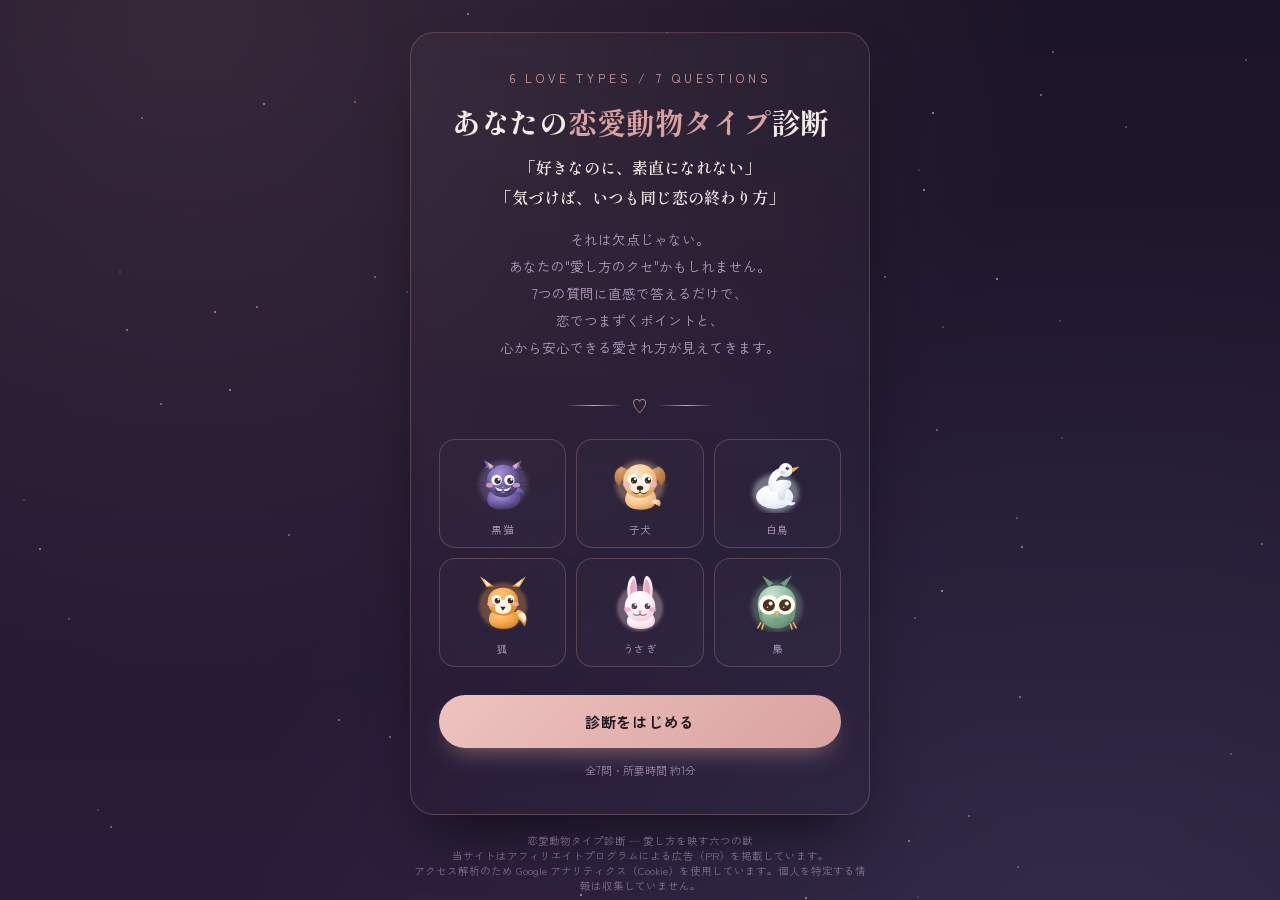
==== commit 79878d9a: "Add SEO meta, sitemap, and compatibility Pinterest pin Co-Authored-By: Claude Opus 5.5 <noreply@anth" ====
--- a/index.html
+++ b/index.html
@@ -6,6 +6,8 @@
 <title>恋愛動物タイプ診断 | あなたの愛し方が見えてくる</title>
 
 <!-- ▼ ここのURLを、実際に公開したページのURLに書き換えてください -->
+<meta name="description" content="7つの質問に直感で答えるだけの無料の恋愛心理テスト。黒猫・子犬・白鳥・狐・うさぎ・梟の6タイプから、あなたの愛し方のクセと、安心できる恋のヒントがわかります。">
+<link rel="canonical" href="https://chi330-lab.github.io/love-animal-shindan/">
 <meta property="og:type" content="website">
 <meta property="og:title" content="あなたの恋愛動物タイプ診断">
 <meta property="og:description" content="7つの質問に直感で答えるだけで、あなたの愛し方・安心できる恋がわかります。">
